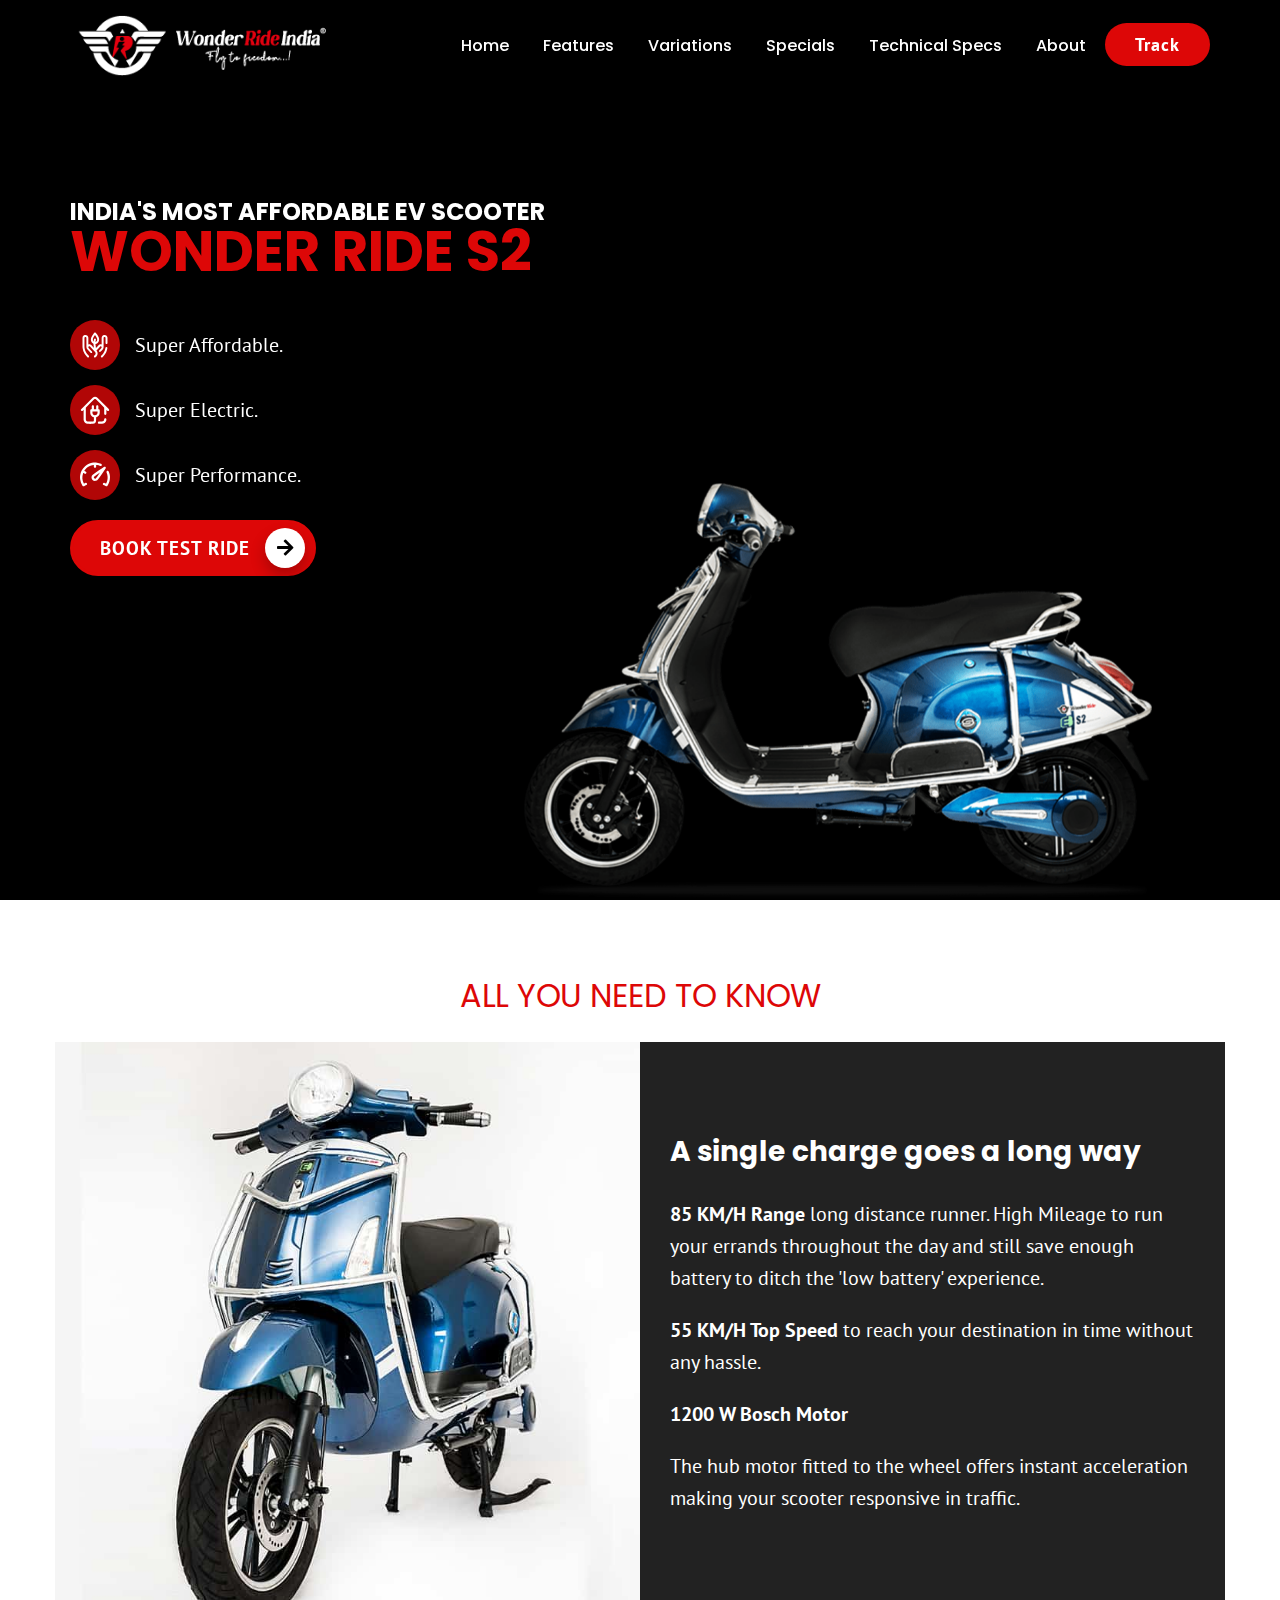
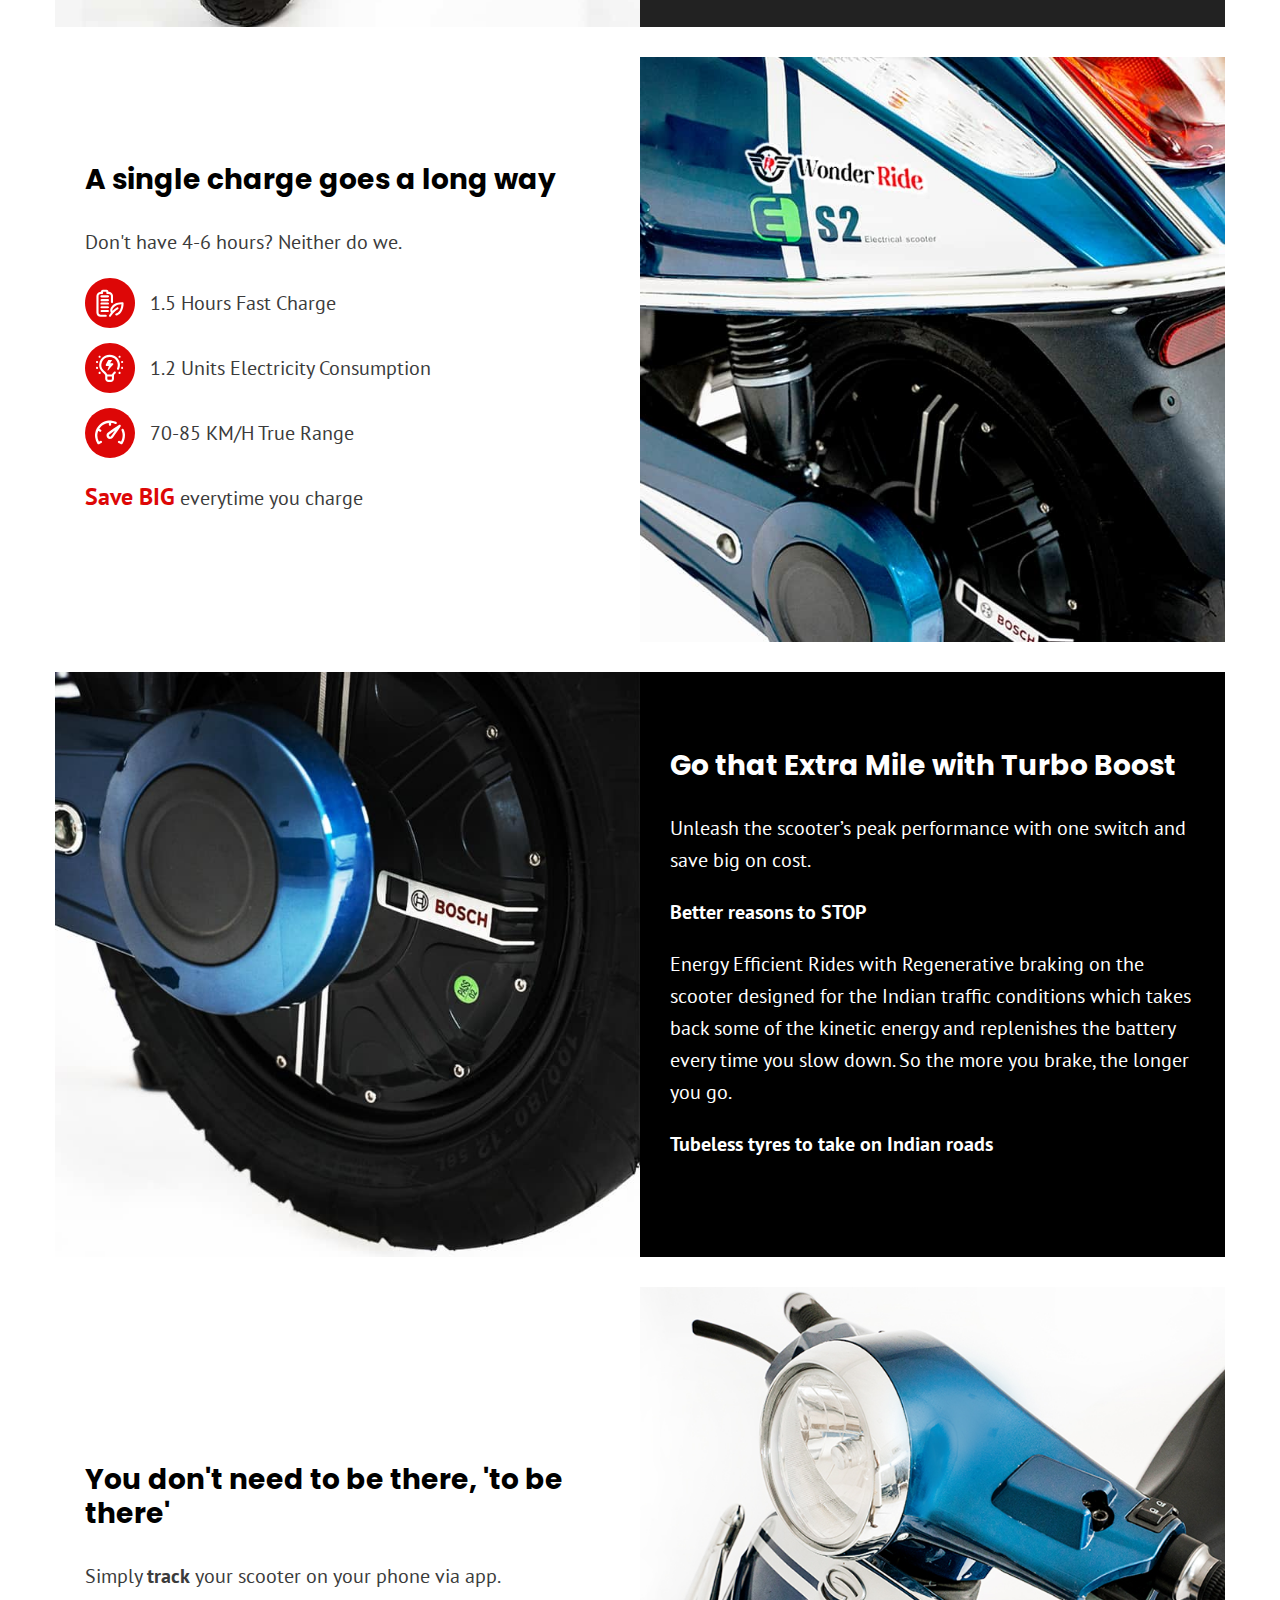
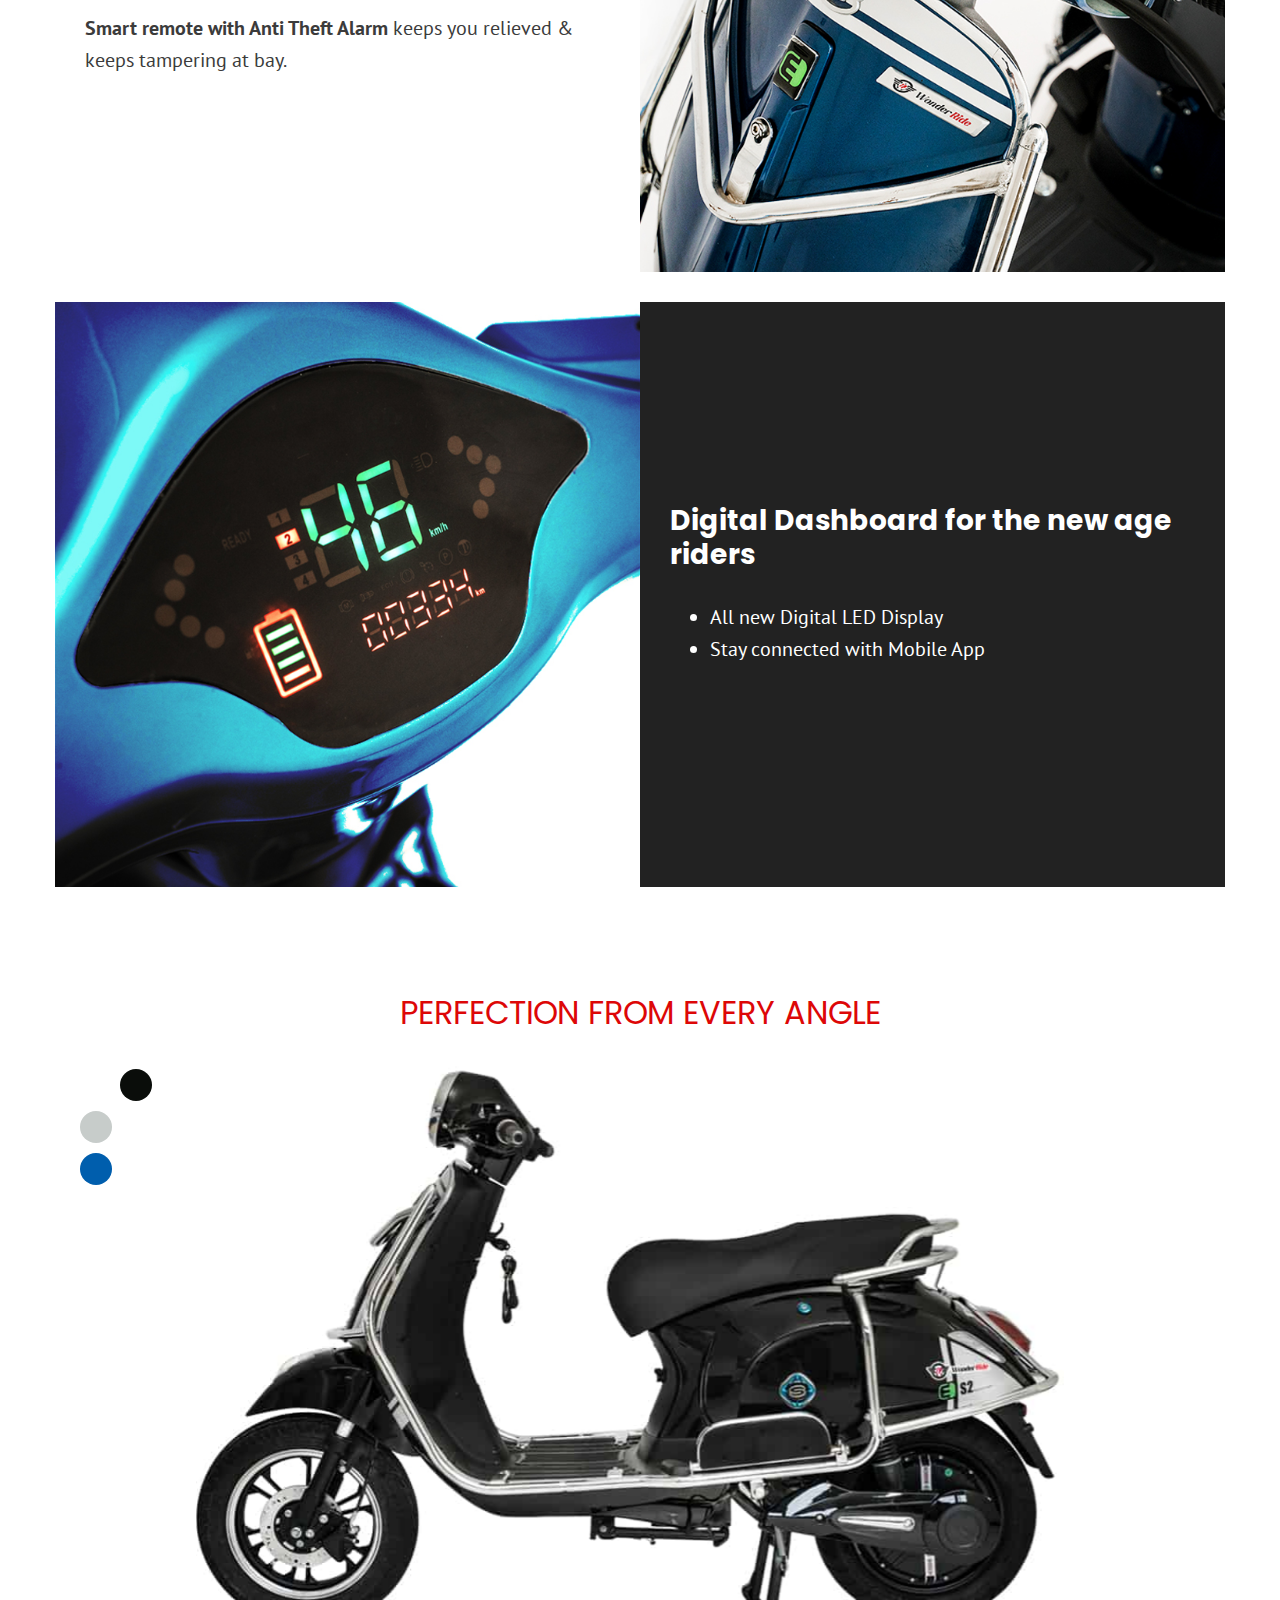
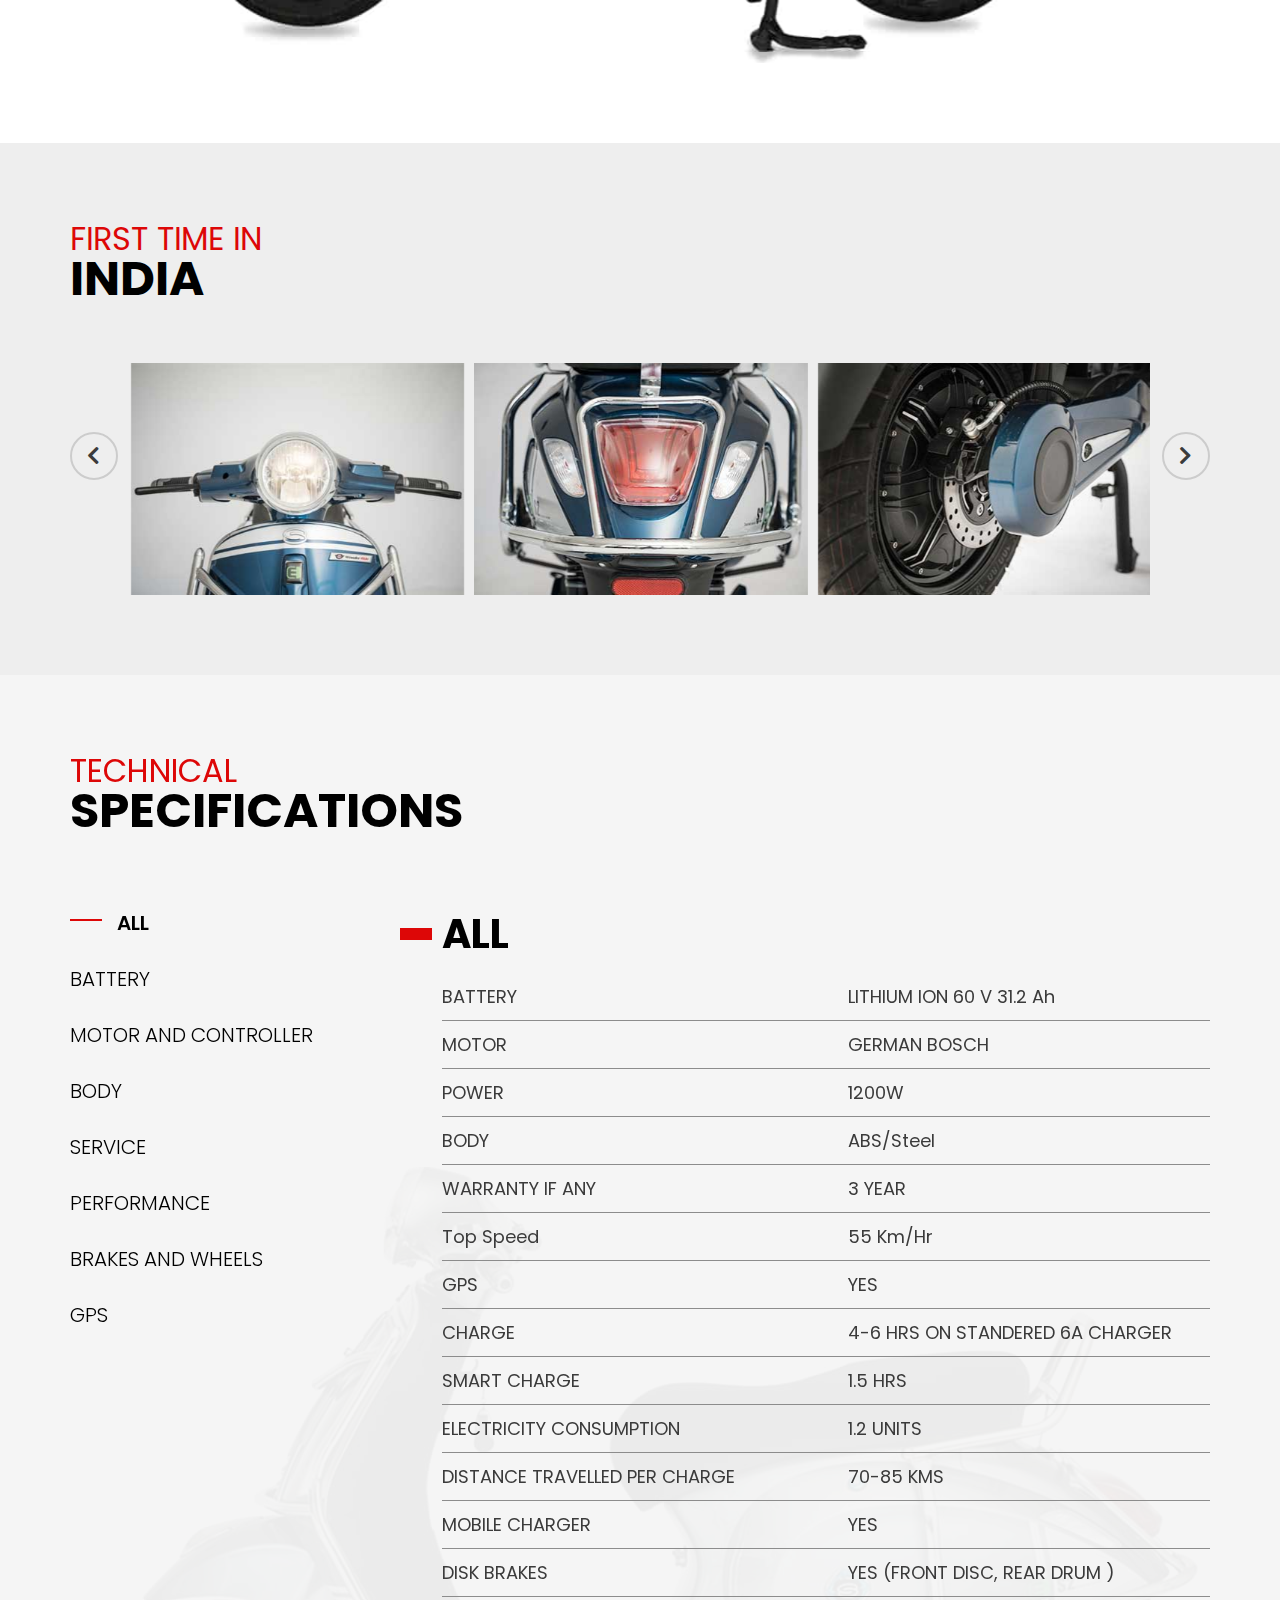
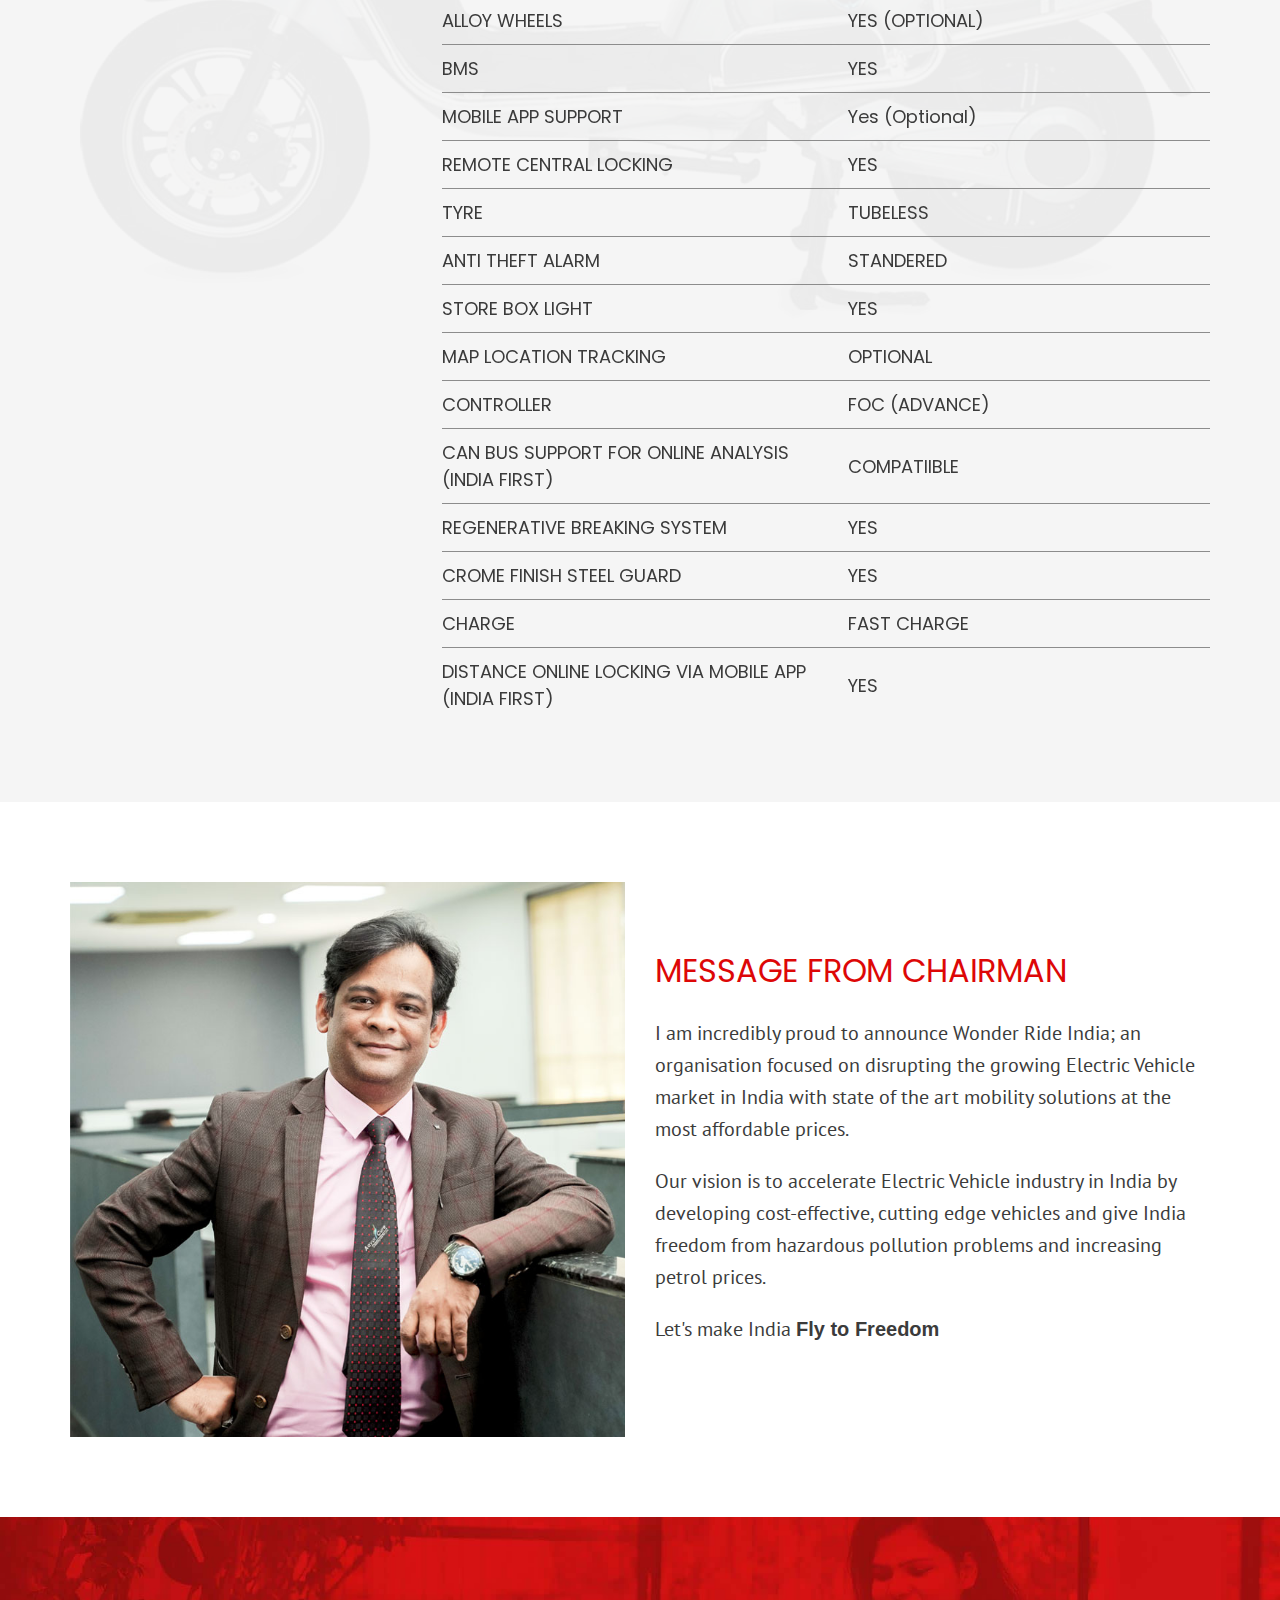
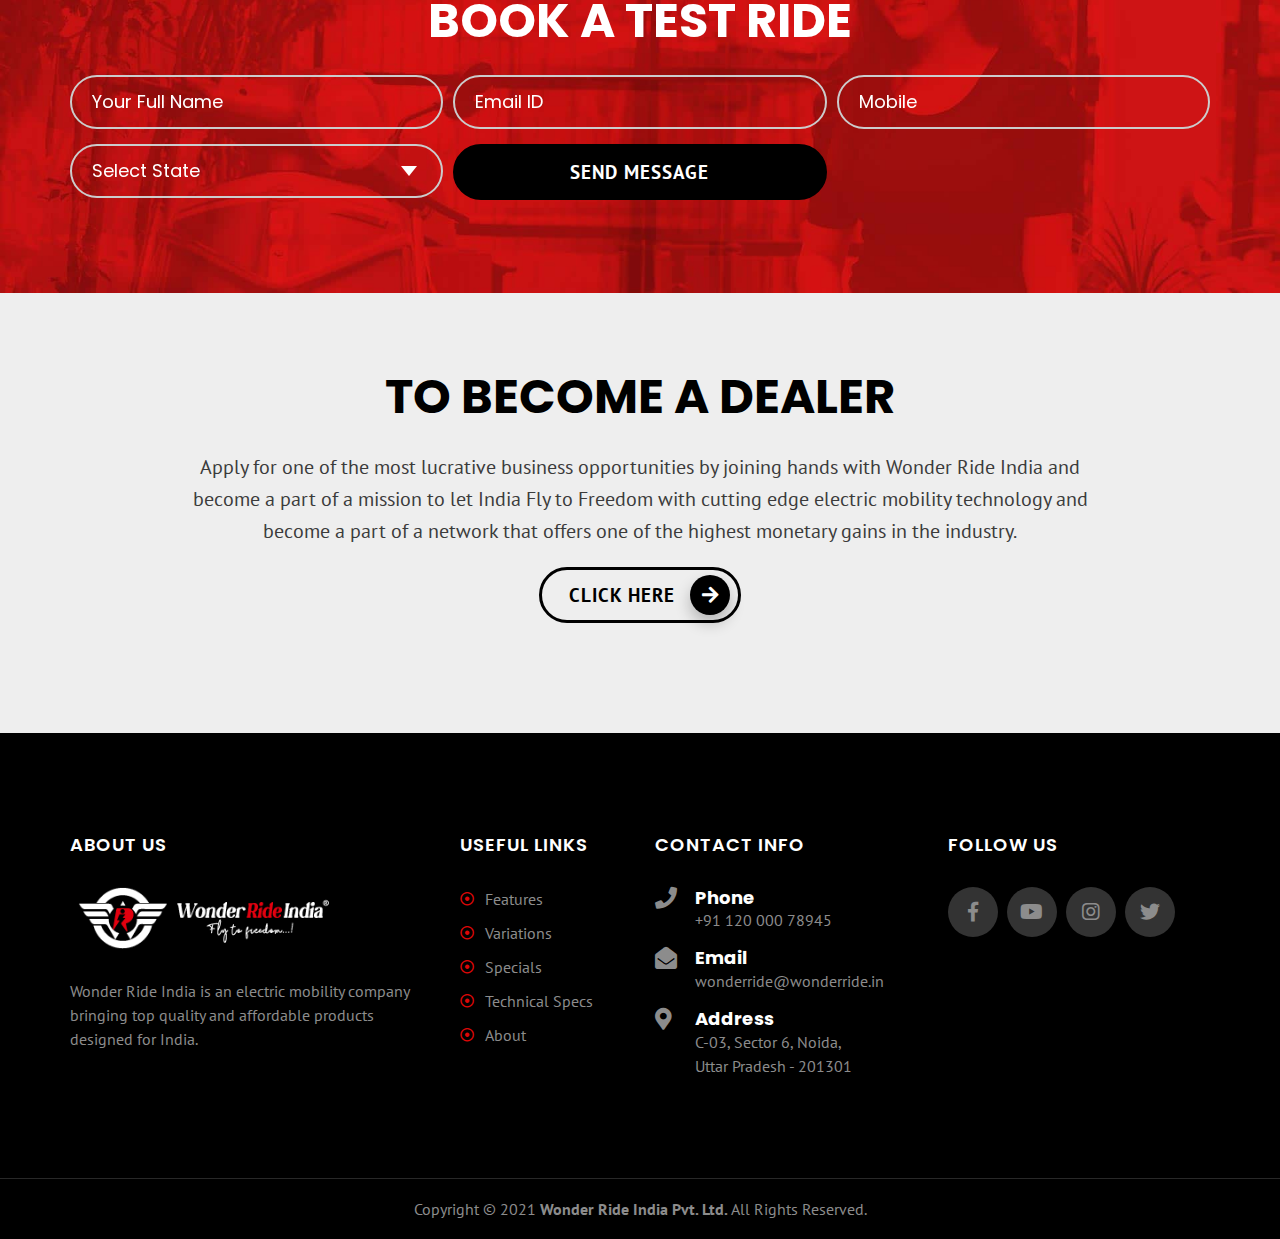
==== index.html @ 9603ea65 "Add files via upload" ====
<!DOCTYPE html>
<html lang="en" xml:lang="en">    

<!-- Mirrored from localhost:150/Wonder-Live-India/ by HTTrack Website Copier/3.x [XR&CO'2014], Sun, 03 Sep 2023 11:30:40 GMT -->
<!-- Added by HTTrack --><meta http-equiv="content-type" content="text/html;charset=UTF-8" /><!-- /Added by HTTrack -->
<head>
    <!-- Basic -->    
    <meta charset="UTF-8">  
    <meta http-equiv="X-UA-Compatible" content="ie=edge">

    <title>Wonder Ride India - Fly to Freedom!</title>

    <!-- Mobile Metas -->
    <meta name="viewport" content="width=device-width, initial-scale=1, minimum-scale=1.0, shrink-to-fit=no">
    
    <!-- favicon & bookmark -->
    <link rel="icon" type="image/png" href="images/favicon.png">

    <!-- Web Fonts  -->
    <link href="https://fonts.googleapis.com/css?family=PT+Sans:400,700&amp;display=swap" rel="stylesheet"> 
    <link href="https://fonts.googleapis.com/css?family=Poppins:300,400,500,600,700,800&amp;display=swap" rel="stylesheet"> 
                  

    <!-- Vendor CSS -->
    <link rel="stylesheet" href="css/animate.css" type="text/css" />
    <link rel="stylesheet" href="css/fontawesome.min.css" type="text/css" />
    <link rel="stylesheet" href="css/bootstrap.min.css" type="text/css" />
    <link rel="stylesheet" href="css/owl.carousel.min.css" type="text/css" />
    <link rel="stylesheet" href="css/twentytwenty.css"  type="text/css" />
    <link rel="stylesheet" href="css/fancybox/jquery.fancybox.min.css" type="text/css" />
   
    <!-- Theme CSS -->
    <link rel="stylesheet" href="css/style.css" type="text/css" />
    <link rel="stylesheet" href="css/responsive.css" type="text/css" />

    <!-- Google Tag Manager -->
    <!-- <script>(function(w,d,s,l,i){w[l]=w[l]||[];w[l].push({'gtm.start':
    new Date().getTime(),event:'gtm.js'});var f=d.getElementsByTagName(s)[0],
    j=d.createElement(s),dl=l!='dataLayer'?'&l='+l:'';j.async=true;j.src=
    'https://www.googletagmanager.com/gtm.js?id='+i+dl;f.parentNode.insertBefore(j,f);
    })(window,document,'script','dataLayer','GTM-KM6P646');</script> -->
    <!-- End Google Tag Manager -->
    <link rel="stylesheet" href="css/custom.css">
</head>
<body>
     <!-- Preloader start -->
    <div id="st-preloader">
        <div class="st-preloader-wave"><img src="images/st-loader.png" alt="preloader"></div>
    </div>
    <!-- preloader end -->

    <!--Main Wrapper Start-->
    <div class="wrapper" id="top">
        <!--Header Start -->
        <header class="main-header menu-absolute transparent light-header">
            <div class="container">
                <div class="row">
                    <div class="col-sm-3 logo">
                        <a href="#" class="" title="Wonder Ride India - Fly to Freedom!">
                            <img src="images/motorcycle-logo.png" alt="Wonder Ride India" class="regular-logo">
                            <img src="images/motorcycle-dark-logo.png" alt="Wonder Ride India" class="sticky-logo">
                        </a>
                        <div class="menu-icon">
                            <span class="top"></span>
                            <span class="middle"></span>
                            <span class="bottom"></span>
                        </div>
                    </div>
                    <div class="col-sm-9 menu-conainer">
                        
                        <nav class="site-navigation">
                            <ul class="main-menu">  
                            <li><a href="#home"><span>Home</span></a></li>                               
                                <li><a href="#feature">Features</a></li>
                                <li><a href="#variation">Variations</a></li>
                                <li><a href="#capability">Specials</a></li>
                                <li><a href="#technical">Technical Specs</a></li>
                                <li><a href="#about">About</a></li>
                                <!-- <li><a href="#dealer">Find Dealer</a></li> -->
                                <!-- <li><a class="btn-track" href="#"><span>Track</span></a></li> -->
                            </ul>
                            
                            <a class="tr btn-track" href="#" target="_blank"><span>Track</span></a>
                            <!-- <a class="tr btn-track" href="#" onclick="window.open('http://13.233.63.207/jsp/login.jsp')" target="_blank"><span>Track</span></a> -->
                            
                        </nav>
                    </div>
                </div>
            </div>
        </header>
        <!--Header End-->
        <!-- Content Section Start -->   
       <div class="main-container">
            
            <!-- <section id="home" class="height-100 hero-section racing-car light-text">
                <div class="section-background">
                    <div class="background-wrapper">                        
                        <div class="background-inner" style="background-repeat: no-repeat;background-position: center center; background-size: cover; background-color:#000;"></div>
                    </div>
                </div>
                <div class="container double-top-padding double-bottom-padding">
                    <div class="row">
                        <div class="col-md-6 banner-content">                           
                            <h1 class="large-heading"><span>India’s most affordable EV scooter</span> Wonder Ride S2</h1>
                           
                            <div class="text-block text-lead bn">
                                <p class="bnr affordable"><img src="images/Super-Affordable.svg">Super Affordable. </p>
                                <p class="bnr electric"><img src="images/Super-Electric.svg">Super Electric.</p>
                                <p class="bnr performance"><img src="images/Super-Performance.svg">Super Performance. </p>
                            </div>
                            <a class="btn btn-primary btn-accent has-icon booktr" href="#book-ride"><span>Book a Test Ride</span><i class="fas fa-arrow-right"></i></a>
                        </div>
                        <div class="col-md-6">
                            <div class="row">
                                <div class="animation-text fly"><span>F</span><span>l</span><span>y</span><span>&nbsp;</span><span>t</span><span>o</span><span>&nbsp;</span><span>f</span><span>r</span><span>e</span><span>e</span><span>d</span><span>o</span><span>m</span></div>
                            </div>
                            <div class="racing-car-animation">
                                <img src="images/racing-scooty-3mobile.png" alt="" class="wow fadeInRightBig scooty-d" data-wow-duration="2s" data-wow-delay="1s">
                            </div>
                        </div>
                    </div>                    
                </div>               
            </section> -->

            <section id="home" class="height-100 hero-section racing-car light-text start-animation">
                <div class="section-background">
                    <div class="background-wrapper">
                        <div class="background-inner" style="background-repeat: no-repeat;background-position: center center; background-size: cover; background-color:#000;"></div>
                    </div>
                </div>
                <div class="container double-top-padding double-bottom-padding height-100">
                    <div class="row">
                            <div class="col-md-6 banner-content">                                
                                <h1 class="large-heading"><span>India's most affordable EV scooter</span> Wonder Ride S2</h1>
                                <div class="text-block text-lead bns2">
                                    <p class="bnr affordable"><img src="images/Super-Affordable.svg">Super Affordable. </p>
                                    <p class="bnr electric"><img src="images/Super-Electric.svg">Super Electric.</p>
                                    <p class="bnr performance"><img src="images/Super-Performance.svg">Super Performance. </p>
                                </div>
                                <a class="btn btn-primary btn-accent has-icon booktr" href="#book-ride"><span>Book test ride</span><i class="fas fa-arrow-right"></i></a>
                            </div>
                        <!-- <div class="placeholder-text">WXL1300cc</div>
                        <div class="pricing-text">Starting at <span>$12,799*</span></div> -->
                    </div>
                    <div class="row">                        
                        <div class="animation-text fly"><span>F</span><span>l</span><span>y</span><span>&nbsp;</span><span>t</span><span>o</span><span>&nbsp;</span><span>f</span><span>r</span><span>e</span><span>e</span><span>d</span><span>o</span><span>m</span></div>
                    </div>
                </div>                
                <div class="racing-car-animation big-bike">
                    <img src="images/racing-scooty-3.png" alt="" class="wow fadeInRightBig desk" data-wow-duration="2s" data-wow-delay="1s" style="visibility: visible; animation-duration: 2s; animation-delay: 1s; animation-name: fadeInRightBig;">
                    <img src="images/racing-scooty-3mobile.png" alt="" class="wow fadeInRightBig mob" data-wow-duration="2s" data-wow-delay="1s" style="visibility: visible; animation-duration: 2s; animation-delay: 1s; animation-name: fadeInRightBig;">
                </div>
            </section>

            <!-- Hero Section End -->
            <!-- Hero Section End -->
            
            <!-- feature Section Start -->
            <section id="feature" class="feature-section desk">
                <div class="container">
                    <div class="row">
                        <div class="col-md-12">
                            <div class="heading-wrapper text-center">
                                <h2 class="large-heading text-uppercase"><span>All You Need To Know</span></h2>
                            </div>
                        </div>
                    </div>
                    <div class="row bg-txt1 align-items-center bt">
                        <div class="col-lg-6 px-0">
                            <div class="img-wrapper">
                                <img src="images/performance.jpg" alt="">
                            </div>
                        </div>
                        <div class="col-lg-6 px-0">                            
                            <div class="fpd">
                                <h3 class="large-heading hh">A single charge goes a long way</h3>
                                <div class="text-block text-lead">                                
                                    <p><strong>85 KM/H Range</strong> long distance runner. High Mileage to run your errands throughout the day and still save enough battery to ditch the 'low battery' experience.</p>
                                    <p><strong>55 KM/H Top Speed</strong> to reach your destination in time without any hassle.</p>
                                    <p><strong>1200 W Bosch Motor</strong></p>
                                    <p>The hub motor fitted to the wheel offers instant acceleration making your scooter responsive in traffic.</p>
                                </div>
                            </div>
                        </div>
                    </div>
                    <div class="row align-items-center bt">                        
                        <div class="col-lg-6 px-0"> 
                            <div class="fpd">
                                <h3 class="large-heading hh">A single charge goes a long way</h3>
                                <div class="text-block text-lead">                                
                                    <p>Don't have 4-6 hours? Neither do we.</p>
                                    <div class="text-block text-lead">
                                        <p class="bnr affordable"><img src="images/Fast%20Charge.svg">1.5 Hours Fast Charge </p>
                                        <p class="bnr electric"><img src="images/Electricity%20Consumption.svg">1.2 Units Electricity Consumption</p>
                                        <p class="bnr performance"><img src="images/True%20Range.svg">70-85 KM/H True Range </p>
                                    </div>
                                    <p><strong class="redx">Save BIG</strong> everytime you charge</p>
                                </div>
                            </div>
                        </div>
                        <div class="col-lg-6 px-0">
                            <div class="img-wrapper">
                                <img src="images/charging.jpg" alt="">
                            </div>
                        </div>
                    </div>

                    <div class="row bg-txt2 align-items-center bt"> 
                        <div class="col-lg-6 px-0">
                            <div class="img-wrapper">
                                <img src="images/riding%20experience.jpg" alt="">
                            </div>
                        </div>                       
                        <div class="col-lg-6 px-0"> 
                            <div class="fpd">
                                <h3 class="large-heading hh">Go that Extra Mile with Turbo Boost</h3>
                                <div class="text-block text-lead">                                
                                    <p>Unleash the scooter’s peak performance with one switch and save big on cost.</p>
                                    <p><strong>Better reasons to STOP</strong></p>
                                    <p>Energy Efficient Rides with Regenerative braking on the scooter designed for the Indian traffic conditions which takes back some of the kinetic energy and replenishes the battery every time you slow down. So the more you brake, the longer you go.</p>
                                    <p><strong>Tubeless tyres to take on Indian roads </strong></p>
                                </div>   
                            </div>
                        </div>                        
                    </div>

                    <div class="row align-items-center bt">                                                
                        <div class="col-lg-6 px-0"> 
                            <div class="fpd">
                                <h3 class="large-heading hh">You don't need to be there, 'to be there'</h3>
                                <div class="text-block text-lead">                               
                                    <p>Simply <strong>track</strong> your scooter on your phone via app.</p>
                                    <p><strong>Smart remote with Anti Theft Alarm</strong> keeps you relieved & keeps tampering at bay.</p>
                                </div>  
                            </div>
                        </div>
                        <div class="col-lg-6 px-0">
                            <div class="img-wrapper">
                                <img src="images/safty.jpg" alt="">
                            </div>
                        </div>                        
                    </div>

                    <div class="row bg-txt3 align-items-center bt"> 
                        <div class="col-lg-6 px-0">
                            <div class="img-wrapper">
                                <img src="images/dashboard.jpg" alt="">
                            </div>
                        </div>                                                
                        <div class="col-lg-6 px-0"> 
                            <div class="fpd">
                                <h3 class="large-heading hh">Digital Dashboard for the new age riders</h3>
                                <div class="text-block text-lead"> 
                                    <ul class="ddl">
                                        <li>All new Digital LED Display</li>
                                        <li>Stay connected with Mobile App</li>
                                    </ul>
                                </div> 
                            </div>
                        </div>                                              
                    </div>

                    <!-- <div class="row align-items-center bt">                        
                        <div class="col-lg-6">
                            <h3 class="large-heading">Always on the run? We got you covered.</h3>
                            <div class="text-block text-lead">                                
                                <p>Don't have 4-6 hours? Neither do we. </p>
                                <div class="text-block text-lead">
                                    <p class="bnr affordable"><img src="images/Fast Charge.svg">1.5 Hours Fast Charge </p>
                                    <p class="bnr electric"><img src="images/Electricity Consumption.svg">1.2 Units Electricity Consumption</p>
                                    <p class="bnr performance"><img src="images/True Range.svg">70-85 KM/H True Range </p>
                                </div>
                                <p><strong class="redx">Save BIG</strong> everytime you charge</p>                               
                            </div>
                        </div>
                        <div class="col-lg-6 mx-0 px-0">
                            <div class="img-wrapper lst" style="text-align: right;">
                                <img src="images/charging.jpg" alt="">
                            </div>
                        </div>
                    </div> -->

                    <!-- <div class="row bg-txt1 align-items-center bt">
                        <div class="col-lg-6 mx-0 px-0">
                            <div class="img-wrapper">
                                <img src="images/riding experience.jpg" alt="">
                            </div>
                        </div>
                        <div class="col-lg-6">
                            <h3 class="large-heading hh">Go that Extra Mile with Turbo Boost</h3>
                            <div class="text-block text-lead">                                
                                <p>Unleash the scooter’s peak performance with one switch and save big on cost.</p>
                                <p><strong>Better reasons to STOP</strong></p>
                                <p>Energy Efficient Rides with Regenerative braking on the scooter designed for the Indian traffic conditions which takes back some of the kinetic energy and replenishes the battery every time you slow down. So the more you brake, the longer you go.</p>
                                <p><strong>Tubeless tyres to take on Indian roads </strong></p>
                            </div>                            
                        </div>
                    </div> -->

                    <!-- <div class="row align-items-center bt">                        
                        <div class="col-lg-6">                            
                            <h3 class="large-heading">You don't need to be there, 'to be there'</h3>
                            <div class="text-block text-lead">                               
                                <p>Simply <strong>track</strong> your scooter on your phone via app.</p>
                                <p><strong>Smart remote with Anti Theft Alarm</strong> keeps you relieved & keeps tampering at bay.</p>
                            </div>                            
                        </div>
                        <div class="col-lg-6 mx-0 px-0">
                            <div class="img-wrapper lst" style="text-align: right;">
                                <img src="images/safty.jpg" alt="">
                            </div>
                        </div>
                    </div> -->
                    <!-- <div class="row bg-txt1 align-items-center  lst">
                        <div class="col-lg-6 mx-0 px-0">
                            <div class="img-wrapper">
                                <img src="images/dashboard.jpg" alt="">
                            </div>
                        </div>
                        <div class="col-lg-6">
                            <h3 class="large-heading hh">Digital Dashboard for the new age riders</h3>
                            <div class="text-block text-lead"> 
                                <ul class="ddl">
                                    <li>All new Digital LED Display</li>
                                    <li>Stay connected with Mobile App</li>
                                </ul>
                            </div>                            
                        </div>
                    </div>                    -->
                </div>
            </section>


            <section id="feature" class="feature-section mob">
                <div class="container">
                    <div class="row">
                        <div class="col-md-12">
                            <div class="heading-wrapper text-center">
                                <h2 class="large-heading text-uppercase"><span>All You Need To Know</span></h2>
                            </div>
                        </div>
                    </div>
                    <div class="row bg-txt1 align-items-center bt">
                        <div class="col-lg-6 ml-0">
                            <div class="img-wrapper">
                                <img src="images/performance.jpg" alt="">
                            </div>
                        </div>
                        <div class="col-lg-6">                            
                            <h3 class="large-heading hh">A single charge goes a long way</h3>
                            <div class="text-block text-lead">                                
                                <p><strong>85 KM/H Range</strong> long distance runner. High Mileage to run your errands throughout the day and still save enough battery to ditch the 'low battery' experience.</p>
                                <p><strong>55 KM/H Top Speed</strong> to reach your destination in time without any hassle.</p>
                                <p><strong>1200 W Bosch Motor</strong></p>
                                <p>The hub motor fitted to the wheel offers instant acceleration making your scooter responsive in traffic.</p>
                            </div>
                        </div>
                    </div>

                    <div class="row align-items-center bt"> 
                        <div class="col-lg-6 ml-0">
                            <div class="img-wrapper">
                                <img src="images/charging.jpg" alt="">
                            </div>
                        </div>                       
                        <div class="col-lg-6">
                            <h3 class="large-heading">Always on the run? We got you covered.</h3>
                            <div class="text-block text-lead">                                
                                <p>Don't have 4-6 hours? Neither do we. </p>
                                <div class="text-block text-lead">
                                    <p class="bnr affordable"><img src="images/Fast%20Charge.svg">1.5 Hours Fast Charge </p>
                                    <p class="bnr electric"><img src="images/Electricity%20Consumption.svg">1.2 Units Electricity Consumption</p>
                                    <p class="bnr performance"><img src="images/True%20Range.svg">70-85 KM/H True Range </p>
                                </div>
                                <p><strong class="redx">Save BIG</strong> everytime you charge</p>                               
                            </div>
                        </div>                       
                    </div>

                    <div class="row bg-txt1 align-items-center bt">
                        <div class="col-lg-6 ml-0">
                            <div class="img-wrapper">
                                <img src="images/riding%20experience.jpg" alt="">
                            </div>
                        </div>
                        <div class="col-lg-6">
                            <h3 class="large-heading hh">Go that Extra Mile with Turbo Boost</h3>
                            <div class="text-block text-lead">                                
                                <p>Unleash the scooter’s peak performance with one switch and save big on cost.</p>
                                <p><strong>Better reasons to STOP</strong></p>
                                <p>Energy Efficient Rides with Regenerative braking on the scooter designed for the Indian traffic conditions which takes back some of the kinetic energy and replenishes the battery every time you slow down. So the more you brake, the longer you go.</p>
                                <p><strong>Tubeless tyres to take on Indian roads </strong></p>
                            </div>                            
                        </div>
                    </div>

                    <div class="row align-items-center bt">
                        <div class="col-lg-6 ml-0">
                            <div class="img-wrapper" style="text-align: right;">
                                <img src="images/safty.jpg" alt="">
                            </div>
                        </div>                        
                        <div class="col-lg-6">                            
                            <h3 class="large-heading">You don't need to be there, 'to be there'</h3>
                            <div class="text-block text-lead">                               
                                <p>Simply <strong>track</strong> your scooter on your phone via app.</p>
                                <p><strong>Smart remote with Anti Theft Alarm</strong> keeps you relieved & keeps tampering at bay.</p>
                            </div>                            
                        </div>                        
                    </div>
                    <div class="row bg-txt1 align-items-center  lst">
                        <div class="col-lg-6 ml-0">
                            <div class="img-wrapper">
                                <img src="images/dashboard.jpg" alt="">
                            </div>
                        </div>
                        <div class="col-lg-6">
                            <h3 class="large-heading hh">Digital Dashboard for the new age riders</h3>
                            <div class="text-block text-lead"> 
                                <ul class="ddl">
                                    <li>All new Digital LED Display</li>
                                    <li>Stay connected with Mobile App</li>
                                </ul>
                            </div>                            
                        </div>
                    </div>                   
                </div>
            </section>
            <!-- Variation Section Start -->
            <section id="variation" class="variation-section var">
                <div class="container">
                    <div class="row">
                        <div class="col-md-12">
                            <div class="heading-wrapper text-center">
                                
                                <h2 class="large-heading text-uppercase"><span>Perfection from Every Angle</span></h2>
                            </div>
                        </div>
                        <div class="col-md-12">
                            <div class="color-variation-slider owl-carousel m-top-30">
                                <div class="item" data-color="navy">
                                    <img src="images/variation-bike-2.jpg" alt="">
                                </div>
                                <div class="item" data-color="black">
                                    <img src="images/variation-bike-1.jpg" alt="">
                                </div>
                                <div class="item" data-color="green">
                                    <img src="images/variation-bike-3.jpg" alt="">
                                </div>
                            </div>
                        </div>
                    </div>
                </div>
            </section>
            <!-- Capability Section Start -->
            <section id="capability" class="capability-section light-gray-bg">
                <div class="container">
                    <div class="row">
                        <div class="col-md-12">
                            <div class="heading-wrapper">
                                <h2 class="large-heading text-uppercase"><span>First time in</span>India</h2>
                            </div>
                        </div>
                        <div class="col-md-12">
                            <div class="capability-slider owl-carousel m-top-30">
                                <div class="cap-item">
                                    <div class="cap-img">
                                        <img src="images/cap-img-1.jpg" alt="">
                                    </div>
                                </div>
                                <div class="cap-item">
                                    <div class="cap-img">
                                        <img src="images/cap-img-2.jpg" alt="">
                                    </div>
                                </div>
                                <div class="cap-item">
                                    <div class="cap-img">
                                        <img src="images/cap-img-3.jpg" alt="">
                                    </div>
                                </div>
                                <div class="cap-item">
                                    <div class="cap-img">
                                        <img src="images/cap-img-4.jpg" alt="">
                                    </div>
                                </div>
                                <div class="cap-item">
                                    <div class="cap-img">
                                        <img src="images/cap-img-5.jpg" alt="">
                                    </div>                                    
                                </div>
                            </div>
                        </div>
                    </div>
                </div>
            </section>
            
            <!-- Specifications Section Start -->
           
            <section id="technical" class="specifications-section gray-bg">
                <div class="section-background">
                    <div class="background-wrapper">
                        <div class="background-inner" style="background-image: url('images/bike-1.jpg'); background-repeat: no-repeat;background-position: center center; background-size:auto; opacity:0.04"></div>
                    </div>
                </div>
                <div class="container">
                    <div class="row">
                        <div class="col-md-12">
                            <div class="heading-wrapper">
                                <h2 class="large-heading text-uppercase"><span>Technical</span>Specifications</h2>
                            </div>
                        </div>
                        <div class="col-md-12">
                            <div class="tab-section vertical-tab m-top-30">
                                <!-- Nav tabs -->
                                <div class="select-filter">All</div>
                                <ul class="nav nav-tabs text-uppercase" role="tablist">
                                    <li class="nav-item">
                                        <span class="nav-link active" id="all-tab" data-toggle="tab" href="#all" role="tab" aria-controls="all" aria-selected="true">All</span>
                                    </li> 
                                    <li class="nav-item">
                                        <span class="nav-link" id="battery-tab" data-toggle="tab" href="#battery" role="tab" aria-controls="battery" aria-selected="false">Battery</span>
                                    </li>  
                                    <li class="nav-item">
                                        <span class="nav-link" id="motor-tab" data-toggle="tab" href="#motor" role="tab" aria-controls="motor" aria-selected="false">Motor and Controller</span>
                                    </li>  
                                    <li class="nav-item">
                                        <span class="nav-link" id="body-tab" data-toggle="tab" href="#body" role="tab" aria-controls="body" aria-selected="false">Body</span>
                                    </li> 
                                    <li class="nav-item">
                                        <span class="nav-link" id="service-tab" data-toggle="tab" href="#service" role="tab" aria-controls="service" aria-selected="false">Service</span>
                                    </li>
                                    <li class="nav-item">
                                        <span class="nav-link" id="performance-tab" data-toggle="tab" href="#performance" role="tab" aria-controls="performance" aria-selected="false">Performance</span>
                                    </li>  
                                    <li class="nav-item">
                                        <span class="nav-link" id="wheel-tab" data-toggle="tab" href="#wheel" role="tab" aria-controls="wheel" aria-selected="false">Brakes and Wheels</span>
                                    </li>
                                    <li class="nav-item">
                                        <span class="nav-link" id="gps-tab" data-toggle="tab" href="#gps" role="tab" aria-controls="gps" aria-selected="false">GPS</span>
                                    </li>
                                </ul>
            
                                <!-- Tab panes -->
                                <div class="tab-content">
                                    <div class="tab-pane active" id="all" role="tabpanel" aria-labelledby="all-tab">
                                        <h3 class="tab-title">All</h3>
                                        <table class="specifications"><tr><th scope="row">BATTERY</th><td>LITHIUM ION 60 V 31.2 Ah</td></tr>
                                            <tr><th scope="row">MOTOR</th><td>GERMAN BOSCH</td></tr>
                                            <tr><th scope="row">POWER</th><td>1200W</td></tr>
                                            <tr><th scope="row">BODY</th><td>ABS/Steel</td></tr>
                                            <tr><th scope="row">WARRANTY IF ANY</th><td>3 YEAR</td></tr>
                                            <tr><th scope="row">Top Speed</th><td>55 Km/Hr</td></tr>
                                            <tr><th scope="row">GPS</th><td>YES</td></tr>
                                            <tr><th scope="row">CHARGE</th><td>4-6 HRS ON STANDERED 6A CHARGER</td></tr>
                                            <tr><th scope="row">SMART CHARGE</th><td>1.5 HRS</td></tr>
                                            <tr><th scope="row">ELECTRICITY CONSUMPTION</th><td>1.2 UNITS</td></tr>
                                            <tr><th scope="row">DISTANCE TRAVELLED PER CHARGE</th><td>70-85 KMS</td></tr>
                                            <tr><th scope="row">MOBILE CHARGER</th><td>YES</td></tr>
                                            <tr><th scope="row">DISK BRAKES</th><td>YES (FRONT DISC, REAR DRUM )</td></tr>
                                            <tr><th scope="row">ALLOY WHEELS</th><td>YES (OPTIONAL)</td></tr>
                                            <tr><th scope="row">BMS</th><td>YES</td></tr>
                                            <tr><th scope="row">MOBILE APP SUPPORT</th><td>Yes (Optional)</td></tr>
                                            <tr><th scope="row">REMOTE CENTRAL LOCKING</th><td>YES</td></tr>
                                            <tr><th scope="row">TYRE</th><td>TUBELESS</td></tr>
                                            <tr><th scope="row">ANTI THEFT ALARM</th><td>STANDERED</td></tr>
                                            <tr><th scope="row">STORE BOX LIGHT</th><td>YES</td></tr>
                                            <tr><th scope="row">MAP LOCATION TRACKING</th><td>OPTIONAL</td></tr>
                                            <tr><th scope="row">CONTROLLER</th><td>FOC (ADVANCE)</td></tr>
                                            <tr><th scope="row">CAN BUS SUPPORT FOR ONLINE ANALYSIS <br>(INDIA FIRST)</th><td>COMPATIIBLE</td></tr>
                                            <tr><th scope="row">REGENERATIVE BREAKING SYSTEM</th><td>YES</td></tr>
                                            <tr><th scope="row">CROME FINISH STEEL GUARD</th><td>YES</td></tr>
                                            <tr><th scope="row">CHARGE</th><td>FAST CHARGE</td></tr>
                                            <tr><th scope="row">DISTANCE ONLINE LOCKING VIA MOBILE APP <br>(INDIA FIRST)</th><td>YES</td></tr>
                                        </table>
                                    </div>
                                    <div class="tab-pane" id="battery" role="tabpanel" aria-labelledby="battery-tab">
                                        <h3 class="tab-title">Battery</h3>
                                        <table class="specifications">
                                            <tr><th scope="row">BATTERY</th><td>LITHIUM ION 60 V 31.2 Ah</td></tr>
                                            <tr><th scope="row">CHARGE</th><td>4-6 HRS ON STANDERED 6A CHARGER</td></tr>
                                            <tr><th scope="row">SMART CHARGE</th><td>1.5 HRS</td></tr>
                                            <tr><th scope="row">ELECTRICITY CONSUMPTION</th><td>1.2 UNITS</td></tr>
                                            <tr><th scope="row">DISTANCE TRAVELLED PER CHARGE</th><td>70-85 KMS</td></tr>
                                            <tr><th scope="row">BMS</th><td>YES</td></tr>
                                            <tr><th scope="row">CHARGE</th><td>FAST CHARGE</td></tr>
                                        </table>
                                    </div>
            
                                    <div class="tab-pane" id="motor" role="tabpanel" aria-labelledby="motor-tab">
                                        <h3 class="tab-title">Motor and Controller</h3>
                                        <table class="specifications">
                                            <tr><th scope="row">MOTOR</th><td>GERMAN BOSCH</td></tr>
                                            <tr><th scope="row">POWER</th><td>1200W</td></tr>
                                            <tr><th scope="row">CONTROLLER</th><td>FOC (ADVANCE)</td></tr>
                                        </table>
                                    </div>
                                    <div class="tab-pane" id="body" role="tabpanel" aria-labelledby="body-tab">
                                        <h3 class="tab-title">Body</h3>
                                        <table class="specifications">
                                            <tr><th scope="row">BODY</th><td>ABS/Steel</td></tr>
                                            <tr><th scope="row">STORE BOX LIGHT</th><td>YES</td></tr>
                                            <tr><th scope="row">CROME FINISH STEEL GUARD</th><td>YES</td></tr>
                                        </table>
                                    </div>
                                    <div class="tab-pane" id="service" role="tabpanel" aria-labelledby="service-tab">
                                        <h3 class="tab-title">Service</h3>
                                        <table class="specifications">
                                            <tr><th scope="row">WARRANTY IF ANY</th><td>3 YEAR</td></tr>                                
                                        </table>
                                    </div>
                                    <div class="tab-pane" id="performance" role="tabpanel" aria-labelledby="performance-tab">
                                        <h3 class="tab-title">Performance</h3>
                                        <table  class="specifications">
                                            <tr><th scope="row">Top Speed</th><td>55 Km/Hr</td></tr>
                                            <tr><th scope="row">GPS</th><td>YES</td></tr>
                                            <tr><th scope="row">MOBILE CHARGER</th><td>YES</td></tr>
                                            <tr><th scope="row">REMOTE CENTRAL LOCKING</th><td>YES</td></tr>
                                            <tr><th scope="row">CAN BUS SUPPORT FOR ONLINE ANALYSIS <br>(INDIA FIRST)</th><td>COMPATIIBLE</td></tr>
            
                                        </table>
                                    </div>
                                    <div class="tab-pane" id="wheel" role="tabpanel" aria-labelledby="wheel-tab">
                                        <h3 class="tab-title">Brakes and Wheels</h3>
                                        <table class="specifications">
                                            <tr><th scope="row">DISK BRAKES</th><td>YES (FRONT DISC, REAR DRUM )</td></tr>
                                            <tr><th scope="row">ALLOY WHEELS</th><td>YES (OPTIONAL)</td></tr> 
                                            <tr><th scope="row">TYRE</th><td>TUBELESS</td></tr>
                                            <tr><th scope="row">REGENERATIVE BREAKING SYSTEM</th><td>YES</td></tr>                               
                                        </table>
                                    </div>
                                    <div class="tab-pane" id="gps" role="tabpanel" aria-labelledby="gps-tab">
                                        <h3 class="tab-title">GPS</h3>
                                        <table class="specifications">
                                            <tr><th scope="row">MOBILE APP SUPPORT</th><td>Yes (Optional)</td></tr>
                                            <tr><th scope="row">ANTI THEFT ALARM</th><td>STANDERED</td></tr>
                                            <tr><th scope="row">MAP LOCATION TRACKING</th><td>OPTIONAL</td></tr>
                                            <tr><th scope="row">DISTANCE ONLINE LOCKING VIA MOBILE APP <br>(INDIA FIRST)</th><td>YES</td></tr>
                                        </table>
                                    </div>
                                </div>
                            </div>
                        </div>
                    </div>
                </div>
            </section>
            <!-- Features Section End -->

            <!-- About Section Start -->
            <section id="about" class="design-section">
               
                <div class="container">
                    <div class="row align-items-center">
                        <div class="col-lg-6">
                            <div class="img-wrapper cpd">
                                <img src="images/cmd.jpg" alt="">
                            </div>
                        </div>
                        <div class="col-lg-6">
                            <div class="heading-wrapper">                            
                                <h2 class="large-heading text-uppercase"><span>Message from Chairman</span</h2> 
                            </div>
                            <div class="text-block text-lead">
                                <p>I am incredibly proud to announce Wonder Ride India; an organisation focused on disrupting the growing Electric Vehicle market in India with state of the art mobility solutions at the most affordable prices.</p>
                                <p>Our vision is to accelerate Electric Vehicle industry in India by developing cost-effective, cutting edge vehicles and give India freedom from hazardous pollution problems and increasing petrol prices.</p>
                                <p>Let's make India <strong class="fly">Fly to Freedom</strong></p>
                            </div>
                        </div>
                    </div>
                </div>
            </section>
            <!-- About Section End -->

            <!-- book-ride Section Start -->
            <section id="book-ride" class="bookride-section light-text">
                <div class="section-background">
                    <div class="background-wrapper">
                        <div class="background-inner" style="background-image: url('images/bg-7.jpg'); background-repeat: no-repeat;background-position: center center; background-size:cover;"></div>
                    </div>
                </div>
                <div class="container">
                    <div class="row">
                        <div class="col-md-12">
                            <div class="heading-wrapper text-center">
                                <h2 class="large-heading text-uppercase">Book a Test Ride</h2>
                            </div>
                        </div>
                        <div class="col-md-12">
                            <form class="style-2 transparent-field" role="form" action="http://localhost:150/Wonder-Live-India/testrideform1.php" method="post">
                                <div class="form-row">
                                    <div class="form-group col-lg-4 col-sm-6">
                                        <input type="text" name="name" class="form-control" placeholder="Your Full Name" required="required">
                                    </div>
                                    <div class="form-group col-lg-4 col-sm-6">
                                        <input type="email" name="email" class="form-control" placeholder="Email ID" required="required">
                                    </div>
                                    <div class="form-group col-lg-4 col-sm-6">
                                        <input type="text" name="mobile" class="form-control" placeholder="Mobile" required="required">
                                    </div>   
                                    <div class="form-group col-lg-4 col-sm-6">
                                        <select name="state" id="state" class="form-control" required="required">
                                            <option value="">Select State</option>
                                            <option value="Andhra Pradesh">Andhra Pradesh</option>
                                            <option value="Andaman and Nicobar Islands">Andaman and Nicobar Islands</option>
                                            <option value="Arunachal Pradesh">Arunachal Pradesh</option>
                                            <option value="Assam">Assam</option>
                                            <option value="Bihar">Bihar</option>
                                            <option value="Chandigarh">Chandigarh</option>
                                            <option value="Chhattisgarh">Chhattisgarh</option>
                                            <option value="Dadar and Nagar Haveli">Dadar and Nagar Haveli</option>
                                            <option value="Daman and Diu">Daman and Diu</option>
                                            <option value="Delhi">Delhi</option>
                                            <option value="Lakshadweep">Lakshadweep</option>
                                            <option value="Puducherry">Puducherry</option>
                                            <option value="Goa">Goa</option>
                                            <option value="Gujarat">Gujarat</option>
                                            <option value="Haryana">Haryana</option>
                                            <option value="Himachal Pradesh">Himachal Pradesh</option>
                                            <option value="Jammu and Kashmir">Jammu and Kashmir</option>
                                            <option value="Jharkhand">Jharkhand</option>
                                            <option value="Karnataka">Karnataka</option>
                                            <option value="Kerala">Kerala</option>
                                            <option value="Madhya Pradesh">Madhya Pradesh</option>
                                            <option value="Maharashtra">Maharashtra</option>
                                            <option value="Manipur">Manipur</option>
                                            <option value="Meghalaya">Meghalaya</option>
                                            <option value="Mizoram">Mizoram</option>
                                            <option value="Nagaland">Nagaland</option>
                                            <option value="Odisha">Odisha</option>
                                            <option value="Punjab">Punjab</option>
                                            <option value="Rajasthan">Rajasthan</option>
                                            <option value="Sikkim">Sikkim</option>
                                            <option value="Tamil Nadu">Tamil Nadu</option>
                                            <option value="Telangana">Telangana</option>
                                            <option value="Tripura">Tripura</option>
                                            <option value="Uttar Pradesh">Uttar Pradesh</option>
                                            <option value="Uttarakhand">Uttarakhand</option>
                                            <option value="West Bengal">West Bengal</option>
                                        </select>
                                   
                                        
                                    </div>                                 
                                    <!-- <div class="form-group col-lg-4 col-sm-6">
                                        <select class="form-control" name="state" required="required">
                                            <option value="">Select State</option>
                                            <option value="Uttar Pradesh">Uttar Pradesh</option>
                                            <option value="Haryana">Haryana</option>
                                            <option value="Maharashtra">Maharashtra</option>
                                            <option value="Telangana">Telangana</option>
                                            <option value="Karnataka">Karnataka</option>
                                            <option value="Orissa">Orissa</option>
                                            <option value="Assam">Assam</option>
                                        </select>
                                    </div> -->

                                    <!-- <div class="form-group col-lg-4 col-sm-6">
                                        <select name="city" id="city" class="form-control" required="required">
                                            <option value="" disabled selected>Select</option>
                                        </select>                                        
                                    </div> -->
                                    <div class="form-group col-lg-4 col-sm-6">
                                        <button name="submit" type="submit" title="Submit" class="btn fw">Send Message</button>
                                        <!-- <input type="submit" value="Submit" data-toggle="modal" class="btn fw" data-target="#exampleModal"> -->
                                    </div> 
                                   
                                </div>
                            </form>
                        </div>
                    </div>
                </div>
            </section>

            

            <!-- Find Dealer Section Start -->
            <!-- <section id="dealer" class="dealer-section">
                 <div class="container">
                    <div class="row">
                        <div class="col-md-12">
                            <div class="heading-wrapper">
                                <h2 class="large-heading text-uppercase"><span>Find</span>Dealer</h2>
                            </div>
                            <div class="text-block text-lead">
                                <p>Now, it’s easier to locate dealer closest to you. Select and search – That’s it!</p>
                            </div>
                        </div>
                        <div class="col-md-12">
                            <form>
                                <div class="form-row">                                    
                                    <div class="col-lg-4 col-sm-6">
                                        <select name="sate" class="form-control">
                                            <option value="">Select State</option>
                                            <option value="State 1">Uttar Pradesh</option>
                                            <option value="State 2">State 2</option>
                                            <option value="State 3">State 3</option>
                                            <option value="State 4">State 4</option>
                                            <option value="State 5">State 5</option>
                                        </select>
                                    </div>
                                    <div class="col-lg-4 col-sm-6">
                                        <select name="city" class="form-control">
                                            <option value="">Select City</option>
                                            <option value="city 1">Noida (NCR)</option>
                                            <option value="city 2">City 2</option>
                                            <option value="city 3">City 3</option>
                                            <option value="city 4">City 4</option>
                                            <option value="city 5">City 5</option>
                                        </select>
                                    </div>
                                    <div class="col-lg-4 col-sm-6">
                                        <a href="#" class="btn fw" id="dealerShowHide">Submit</a>                                        
                                    </div>
                                </div>
                            </form>
                        </div>
                    </div>
                    <div id="dealerList">
                    <div class="row power-icon">
                        <div class="col">                            
                            <h4 class="icon-title text-uppercase">E-store India</h4>
                            <div class="widget">                                
                                <div class="widget-contet contact-info">
                                    <div class="widget-contact-info">
                                        <i class="fas fa-map-marker-alt"></i>                                            
                                        <span>C-04, Sector 6, Noida, Uttar Pradesh - 201301</span>                                        
                                    </div>
                                    <div class="widget-contact-info">
                                        <i class="fas fa-phone"></i>                                            
                                        <span><a href="+91 120 357 7747">+91 120 357 7747</a></span>
                                    </div>
                                    <div class="widget-contact-info">
                                        <i class="fas fa-envelope-open"></i>                                            
                                        <span><a href="mailto:info@wonderrideindia.com" class="email">info@wonderrideindia.com</a></span>
                                    </div>                                    
                                </div>
                            </div>
                        </div>
                        <div class="col">
                            <h4 class="icon-title text-uppercase">Wonder Style</h4>
                            <div class="widget">                                
                                <div class="widget-contet contact-info">
                                    <div class="widget-contact-info">
                                        <i class="fas fa-map-marker-alt"></i>                                            
                                        <span>C-29, Sector 7, Noida, Uttar Pradesh - 201301</span>                                        
                                    </div>
                                    <div class="widget-contact-info">
                                        <i class="fas fa-phone"></i>                                            
                                        <span><a href="+91 120 357 7747">+91 120 357 7747</a></span>
                                    </div>
                                    <div class="widget-contact-info">
                                        <i class="fas fa-envelope-open"></i>                                            
                                        <span><a href="mailto:info@wonderrideindia.com" class="email">info@wonderrideindia.com</a></span>
                                    </div>                                    
                                </div>
                            </div>
                        </div>
                        <div class="col">
                            <h4 class="icon-title text-uppercase">Cyber Valley India</h4>
                            <div class="widget">
                                <div class="widget-contet contact-info">
                                    <div class="widget-contact-info">
                                        <i class="fas fa-map-marker-alt"></i>                                            
                                        <span>Cyber Valley India Private Limited<br>
                                            C-29, Sector 7, Noida, Uttar Pradesh - 201301</span>                                      
                                    </div>
                                    <div class="widget-contact-info">
                                        <i class="fas fa-phone"></i>                                            
                                        <span><a href="+91 120 357 7937">+91 120 357 7937</a></span>
                                    </div>
                                    <div class="widget-contact-info">
                                        <i class="fas fa-envelope-open"></i>                                            
                                        <span><a href="mailto:info@cybervalleyindia.com" class="email">info@cybervalleyindia.com</a></span>
                                    </div>
                                    
                                </div>
                            </div>
                        </div>
                    </div>
                </div>          
                </div>
            </section> -->
            <!-- Find Dealer Section End -->
            <!-- To Become Dealer Section Start -->
            <section id="about" class="about-section light-gray-bg">
                <div class="container">
                    <div class="row">
                        <div class="col-md-10 offset-md-1 text-center">
                            <div class="heading-wrapper">
                                <h2 class="large-heading text-uppercase"><span></span>To Become a Dealer</h2>
                            </div>
                            <div class="text-block text-lead">
                                <p>Apply for one of the most lucrative business opportunities by joining hands with Wonder Ride India and become a part of a mission to let India Fly to Freedom with cutting edge electric mobility technology and become a part of a network that offers one of the highest monetary gains in the industry.</p>
                            </div>
                            <div class="btn-wrapper">
                                <a href="#" class="btn btn-primary has-icon" data-toggle="modal" data-target="#dealerModal"><span>Click Here</span><i class="fas fa-arrow-right"></i></a>
                                
                            </div>
                            <div class="empty-30"></div>
                        </div>
                    </div>                    
                </div>
            </section>
            <!-- To Become Dealer Section End -->

            <!-- Google Tag Manager (noscript) -->
            <!-- <noscript><iframe src="https://www.googletagmanager.com/ns.html?id=GTM-KM6P646"
            height="0" width="0" style="display:none;visibility:hidden"></iframe></noscript> -->
            <!-- End Google Tag Manager (noscript) -->

       </div>
        <!-- Content Section End -->   
        <!--footer Start-->   
        <footer class="site-footer">
            <div class="footer-widget-area">
                <div class="container">
                    <div class="row">
                        <div class="col-lg-4 col-md-6 col-sm-6">
                            <div class="widget">
                                <div class="widget-heading">
                                    <h4 class="widget-title">About Us</h4>
                                </div>
                                <div class="widget-contet">
                                    <img src="images/motorcycle-logo.png" class="footer-logo" alt="">
                                    <p>Wonder Ride India is an electric mobility company bringing top quality and affordable products designed for India.</p>
                                </div>
                            </div>
                        </div>
                        <div class="col-lg-2 col-md-6 col-sm-6">
                            <div class="widget">
                                <div class="widget-heading">
                                    <h4 class="widget-title">Useful Links</h4>
                                </div>
                                <div class="widget-contet footer-menu">
                                    <ul class="menu">                                                                             
                                        <li><a href="#feature">Features</a></li>
                                        <li><a href="#variation">Variations</a></li>
                                        <li><a href="#capability">Specials</a></li>
                                        <li><a href="#technical">Technical Specs</a></li>
                                        <li><a href="#about">About</a></li> 
                                        <!-- <li><a href="#dealer">Find Dealer</a></li> -->
                                         
                                    </ul>
                                </div>
                            </div>
                        </div>
                         <div class="col-lg-3 col-md-6 col-sm-6">
                            <div class="widget">
                                <div class="widget-heading">
                                    <h4 class="widget-title">Contact Info</h4>
                                </div>
                                <div class="widget-contet contact-info">
                                    <div class="widget-contact-info">
                                        <i class="fas fa-phone"></i>
                                        <h3>Phone</h3>
                                        <span><a href="tel:01234567890">+91 120 000 78945</a></span>
                                    </div>
                                    <div class="widget-contact-info">
                                        <i class="fas fa-envelope-open"></i>
                                        <h3>Email</h3>
                                        <span><a href="mailto:wonderride@wonderride.in">wonderride@wonderride.in</a></span>
                                    </div>
                                    <div class="widget-contact-info">
                                        <i class="fas fa-map-marker-alt"></i>
                                        <h3>Address</h3>
                                        <span>C-03, Sector 6, Noida,<br />
                                            Uttar Pradesh - 201301</span>                                        
                                    </div>
                                </div>
                            </div>
                        </div>
                        <div class="col-lg-3 col-md-6 col-sm-6">                           
                            <div class="widget">
                                <div class="widget-heading">
                                    <h4 class="widget-title">Follow Us</h4>
                                </div>
                                <div class="widget-contet">
                                    <div class="footer-social">
                                        <ul>
        <li><a href="#"><i class="fab fa-facebook-f"></i></a></li>
        <li><a href="#"><i class="fab fa-youtube"></i></a></li>
        <li><a href="#"><i class="fab fa-instagram"></i></a></li>
        <li><a href="#"><i class="fab fa-twitter"></i></a><li>                                           
                                        </ul>
                                    </div>
                                </div>
                            </div>
                        </div>
                    </div>
                </div>
            </div>
            <div class="copyright text-center">
                <div class="container">
                    <div class="copyright-text">Copyright © 2021 <strong>Wonder Ride India Pvt. Ltd.</strong> All Rights Reserved.</div>
                </div>
            </div>
        </footer>
        <!--footer end-->   
    
    <!-- Become Dealer Thank You Popup Start -->

        
    <!-- Become Dealer Thank You Popup End -->



        <!-- Become Dealer Popup Start -->
        <div class="modal fade" id="dealerModal" tabindex="-1" role="dialog" aria-labelledby="dealerModalLabel">
            <div class="modal-dialog modal-lg modal-dialog-centered" role="document">
                <div class="modal-content">
                    <div class="modal-header">
                        <button type="button" class="close" data-dismiss="modal" aria-label="Close">
                            <span aria-hidden="true">&times;</span>
                        </button>
                    </div>
                    <div class="modal-body">
                        <div class="row">
                            <div class="col-md-12">
                                <div class="heading-wrapper text-center">
                                    <h2 class="large-heading text-uppercase">BECOME A DEALER</h2>
                                </div>
                            </div>
                            <div class="col-md-12">
                                <!-- <form class="style-2"> -->
                                <form class="style-2" role="form" action="http://localhost:150/Wonder-Live-India/becomedealerform.php" method="post">
                                    <div class="form-row">
                                        <div class="form-group col-lg-4 col-sm-6">
                                            <input type="text" name="name" class="form-control" placeholder="Your Full Name" required="required">
                                        </div>
                                        <div class="form-group col-lg-4 col-sm-6">
                                            <input type="email" name="email" class="form-control" placeholder="Email ID" required="required">
                                        </div>
                                        <div class="form-group col-lg-4 col-sm-6">
                                            <input type="text" name="mobile" class="form-control" placeholder="Mobile" required="required">
                                        </div>                                    
                                        <div class="form-group col-lg-4 col-sm-6">
                                            <select name="state" id="state" class="form-control" required="required">
                                                <option value="">Select State</option>
                                                <option value="Andhra Pradesh">Andhra Pradesh</option>
                                                <option value="Andaman and Nicobar Islands">Andaman and Nicobar Islands</option>
                                                <option value="Arunachal Pradesh">Arunachal Pradesh</option>
                                                <option value="Assam">Assam</option>
                                                <option value="Bihar">Bihar</option>
                                                <option value="Chandigarh">Chandigarh</option>
                                                <option value="Chhattisgarh">Chhattisgarh</option>
                                                <option value="Dadar and Nagar Haveli">Dadar and Nagar Haveli</option>
                                                <option value="Daman and Diu">Daman and Diu</option>
                                                <option value="Delhi">Delhi</option>
                                                <option value="Lakshadweep">Lakshadweep</option>
                                                <option value="Puducherry">Puducherry</option>
                                                <option value="Goa">Goa</option>
                                                <option value="Gujarat">Gujarat</option>
                                                <option value="Haryana">Haryana</option>
                                                <option value="Himachal Pradesh">Himachal Pradesh</option>
                                                <option value="Jammu and Kashmir">Jammu and Kashmir</option>
                                                <option value="Jharkhand">Jharkhand</option>
                                                <option value="Karnataka">Karnataka</option>
                                                <option value="Kerala">Kerala</option>
                                                <option value="Madhya Pradesh">Madhya Pradesh</option>
                                                <option value="Maharashtra">Maharashtra</option>
                                                <option value="Manipur">Manipur</option>
                                                <option value="Meghalaya">Meghalaya</option>
                                                <option value="Mizoram">Mizoram</option>
                                                <option value="Nagaland">Nagaland</option>
                                                <option value="Odisha">Odisha</option>
                                                <option value="Punjab">Punjab</option>
                                                <option value="Rajasthan">Rajasthan</option>
                                                <option value="Sikkim">Sikkim</option>
                                                <option value="Tamil Nadu">Tamil Nadu</option>
                                                <option value="Telangana">Telangana</option>
                                                <option value="Tripura">Tripura</option>
                                                <option value="Uttar Pradesh">Uttar Pradesh</option>
                                                <option value="Uttarakhand">Uttarakhand</option>
                                                <option value="West Bengal">West Bengal</option>
                                            </select>
                                        </div>
                                        <div class="form-group col-lg-4 col-sm-6">
                                            <input type="text" name="city" id="city" class="form-control" placeholder="City" required="required">
                                        </div>
                                        <div class="form-group col-md-12 text-center centr">
                                            <div class="col-lg-4 col-sm-6">
                                                <button name="submit" type="submit" title="Submit" class="btn fw">Submit</button>
                                                <!-- <input type="submit" value="Submit" data-toggle="modal" class="btn fw" data-target="#exampleModal"> -->
                                            </div>
                                            
                                        </div>
                                    </div>
                                </form>
                            </div>
                        </div>
                    </div>
                </div>
            </div>
        </div>
        <!--  Become Dealer Popup End -->
    
        <!-- Test Ride Thank You Popup Start -->

        
        <!-- Test Ride Thank You Popup End -->
    

    </div>
    <!--Main Wrapper End--> 

   <!-- Vendor -->
   <script src="js/jquery.min.js"></script>
   <script src="js/bootstrap.min.js"></script>
   <script src="js/cascading-select.js"></script>        
   <script src="js/owl.carousel.min.js"></script>     
   <script src="js/onpagescroll.js"></script>
   <script src="js/wow.min.js"></script>

   <script src="js/jquery.event.move.js"></script>
   <script src="js/jquery.twentytwenty.js"></script>
   <script src="js/fancybox/jquery.fancybox.min.js"></script>
   <!-- <script>
   $(function(){
      document.documentElement.requestFullscreen({ navigationUI: 'hide' });
       $(".before-after-car-container[data-orientation!='vertical']").twentytwenty({default_offset_pct: 0.7});
   });
   </script> -->
   <!-- Theme Base, Components and Settings -->
   <script src="js/theme.js"></script>

   <!-- Theme Custom -->
   <script src="js/custom.js"></script>
   <script type="text/javascript">
       jQuery(window).load(function(){
           jQuery('.hero-section').addClass('start-animation');
       });      
   </script>
   <script type="text/javascript">
         $(window).scroll(function(){
            if($(window).scrollTop() > topMenuHeight){
                $("header").addClass('fixed');
                }else{
                $("header").removeClass('fixed');
            }
            });
    </script> 
    <script>
// Dynamic dropdown state city selection js code

    //     var mealsByCategory = {
    //         Uttar_Pradesh: ["Meerut", "Noida"],
    //         Haryana: ["Bhiwani"],
    //         Maharashtra: ["Kolhapur", "Mumbai Panvel", "Kudal"],
    //         Telangana: ["Hyderabad"],
    //         Karnataka: ["Bangalore"],
    //         Orissa: ["Bhubaneswar"],
    //         Assam: ["Guwahati"]
    //     }

    // function changecat(value) {
    //     if (value.length == 0) document.getElementById("city").innerHTML = "<option></option>";
    //     else {
    //         var catOptions = "";
    //         for (categoryId in mealsByCategory[value]) {
    //             catOptions += "<option>" + mealsByCategory[value][categoryId] + "</option>";
    //         }
    //         document.getElementById("city").innerHTML = catOptions;
    //     }
    // }

// Dynamic dropdown state city selection js code

// Thank you Popup Js code
    $(window).load(function()
        {
            $('#myModal').modal('show');
            $('#testModal').modal('show');
        });
// Thank you Popup Js code
    </script>

</body>

<!-- Mirrored from localhost:150/Wonder-Live-India/ by HTTrack Website Copier/3.x [XR&CO'2014], Sun, 03 Sep 2023 11:31:57 GMT -->
</html>
---- css/twentytwenty.css ----
.twentytwenty-horizontal .twentytwenty-handle:before, .twentytwenty-horizontal .twentytwenty-handle:after, .twentytwenty-vertical .twentytwenty-handle:before, .twentytwenty-vertical .twentytwenty-handle:after {
  content: " ";
  display: block;
  background: white;
  position: absolute;
  z-index: 30;
  -webkit-box-shadow: 0px 0px 12px rgba(51, 51, 51, 0.5);
  -moz-box-shadow: 0px 0px 12px rgba(51, 51, 51, 0.5);
  box-shadow: 0px 0px 12px rgba(51, 51, 51, 0.5); }

.twentytwenty-horizontal .twentytwenty-handle:before, .twentytwenty-horizontal .twentytwenty-handle:after {
  width: 3px;
  height: 9999px;
  left: 50%;
  margin-left: -1.5px; }

.twentytwenty-vertical .twentytwenty-handle:before, .twentytwenty-vertical .twentytwenty-handle:after {
  width: 9999px;
  height: 3px;
  top: 50%;
  margin-top: -1.5px; }

.twentytwenty-before-label, .twentytwenty-after-label, .twentytwenty-overlay {
  position: absolute;
  top: 0;
  width: 100%;
  height: 100%; }

.twentytwenty-before-label, .twentytwenty-after-label, .twentytwenty-overlay {
  -webkit-transition-duration: 0.5s;
  -moz-transition-duration: 0.5s;
  transition-duration: 0.5s; }

.twentytwenty-before-label, .twentytwenty-after-label {
  -webkit-transition-property: opacity;
  -moz-transition-property: opacity;
  transition-property: opacity; }

.twentytwenty-before-label:before, .twentytwenty-after-label:before {
  color: white;
  font-size: 13px;
  letter-spacing: 0.1em; }

.twentytwenty-before-label:before, .twentytwenty-after-label:before {
  position: absolute;
  background: rgba(255, 255, 255, 0.2);
  line-height: 38px;
  padding: 0 20px;
  -webkit-border-radius: 2px;
  -moz-border-radius: 2px;
  border-radius: 2px; }

.twentytwenty-horizontal .twentytwenty-before-label:before, .twentytwenty-horizontal .twentytwenty-after-label:before {
  top: 50%;
  margin-top: -19px; }

.twentytwenty-vertical .twentytwenty-before-label:before, .twentytwenty-vertical .twentytwenty-after-label:before {
  left: 50%;
  margin-left: -45px;
  text-align: center;
  width: 90px; }

.twentytwenty-left-arrow, .twentytwenty-right-arrow, .twentytwenty-up-arrow, .twentytwenty-down-arrow {
  width: 0;
  height: 0;
  border: 6px inset transparent;
  position: absolute; }

.twentytwenty-left-arrow, .twentytwenty-right-arrow {
  top: 50%;
  margin-top: -6px; }

.twentytwenty-up-arrow, .twentytwenty-down-arrow {
  left: 50%;
  margin-left: -6px; }

.twentytwenty-container {
  -webkit-box-sizing: content-box;
  -moz-box-sizing: content-box;
  box-sizing: content-box;
  z-index: 0;
  overflow: hidden;
  position: relative;
  -webkit-user-select: none;
  -moz-user-select: none;
  -ms-user-select: none; }
  .twentytwenty-container img {
    max-width: 100%;
    position: absolute;
    top: 0;
    display: block; }
  .twentytwenty-container.active .twentytwenty-overlay, .twentytwenty-container.active :hover.twentytwenty-overlay {
    background: rgba(0, 0, 0, 0); }
    .twentytwenty-container.active .twentytwenty-overlay .twentytwenty-before-label,
    .twentytwenty-container.active .twentytwenty-overlay .twentytwenty-after-label, .twentytwenty-container.active :hover.twentytwenty-overlay .twentytwenty-before-label,
    .twentytwenty-container.active :hover.twentytwenty-overlay .twentytwenty-after-label {
      opacity: 0; }
  .twentytwenty-container * {
    -webkit-box-sizing: content-box;
    -moz-box-sizing: content-box;
    box-sizing: content-box; }

.twentytwenty-before-label {
  opacity: 0; }
  .twentytwenty-before-label:before {
    content: attr(data-content); }

.twentytwenty-after-label {
  opacity: 0; }
  .twentytwenty-after-label:before {
    content: attr(data-content); }

.twentytwenty-horizontal .twentytwenty-before-label:before {
  left: 10px; }

.twentytwenty-horizontal .twentytwenty-after-label:before {
  right: 10px; }

.twentytwenty-vertical .twentytwenty-before-label:before {
  top: 10px; }

.twentytwenty-vertical .twentytwenty-after-label:before {
  bottom: 10px; }

.twentytwenty-overlay {
  -webkit-transition-property: background;
  -moz-transition-property: background;
  transition-property: background;
  background: rgba(0, 0, 0, 0);
  z-index: 25; }
  .twentytwenty-overlay:hover {
    background: rgba(0, 0, 0, 0.5); }
    .twentytwenty-overlay:hover .twentytwenty-after-label {
      opacity: 1; }
    .twentytwenty-overlay:hover .twentytwenty-before-label {
      opacity: 1; }

.twentytwenty-before {
  z-index: 20; }

.twentytwenty-after {
  z-index: 10; }

.twentytwenty-handle {
  height: 38px;
  width: 38px;
  position: absolute;
  left: 50%;
  top: 50%;
  margin-left: -22px;
  margin-top: -22px;
  border: 3px solid white;
  -webkit-border-radius: 1000px;
  -moz-border-radius: 1000px;
  border-radius: 1000px;
  -webkit-box-shadow: 0px 0px 12px rgba(51, 51, 51, 0.5);
  -moz-box-shadow: 0px 0px 12px rgba(51, 51, 51, 0.5);
  box-shadow: 0px 0px 12px rgba(51, 51, 51, 0.5);
  z-index: 40;
  cursor: pointer; }

.twentytwenty-horizontal .twentytwenty-handle:before {
  bottom: 50%;
  margin-bottom: 22px;
  -webkit-box-shadow: 0 3px 0 white, 0px 0px 12px rgba(51, 51, 51, 0.5);
  -moz-box-shadow: 0 3px 0 white, 0px 0px 12px rgba(51, 51, 51, 0.5);
  box-shadow: 0 3px 0 white, 0px 0px 12px rgba(51, 51, 51, 0.5); }
.twentytwenty-horizontal .twentytwenty-handle:after {
  top: 50%;
  margin-top: 22px;
  -webkit-box-shadow: 0 -3px 0 white, 0px 0px 12px rgba(51, 51, 51, 0.5);
  -moz-box-shadow: 0 -3px 0 white, 0px 0px 12px rgba(51, 51, 51, 0.5);
  box-shadow: 0 -3px 0 white, 0px 0px 12px rgba(51, 51, 51, 0.5); }

.twentytwenty-vertical .twentytwenty-handle:before {
  left: 50%;
  margin-left: 22px;
  -webkit-box-shadow: 3px 0 0 white, 0px 0px 12px rgba(51, 51, 51, 0.5);
  -moz-box-shadow: 3px 0 0 white, 0px 0px 12px rgba(51, 51, 51, 0.5);
  box-shadow: 3px 0 0 white, 0px 0px 12px rgba(51, 51, 51, 0.5); }
.twentytwenty-vertical .twentytwenty-handle:after {
  right: 50%;
  margin-right: 22px;
  -webkit-box-shadow: -3px 0 0 white, 0px 0px 12px rgba(51, 51, 51, 0.5);
  -moz-box-shadow: -3px 0 0 white, 0px 0px 12px rgba(51, 51, 51, 0.5);
  box-shadow: -3px 0 0 white, 0px 0px 12px rgba(51, 51, 51, 0.5); }

.twentytwenty-left-arrow {
  border-right: 6px solid white;
  left: 50%;
  margin-left: -17px; }

.twentytwenty-right-arrow {
  border-left: 6px solid white;
  right: 50%;
  margin-right: -17px; }

.twentytwenty-up-arrow {
  border-bottom: 6px solid white;
  top: 50%;
  margin-top: -17px; }

.twentytwenty-down-arrow {
  border-top: 6px solid white;
  bottom: 50%;
  margin-bottom: -17px; }
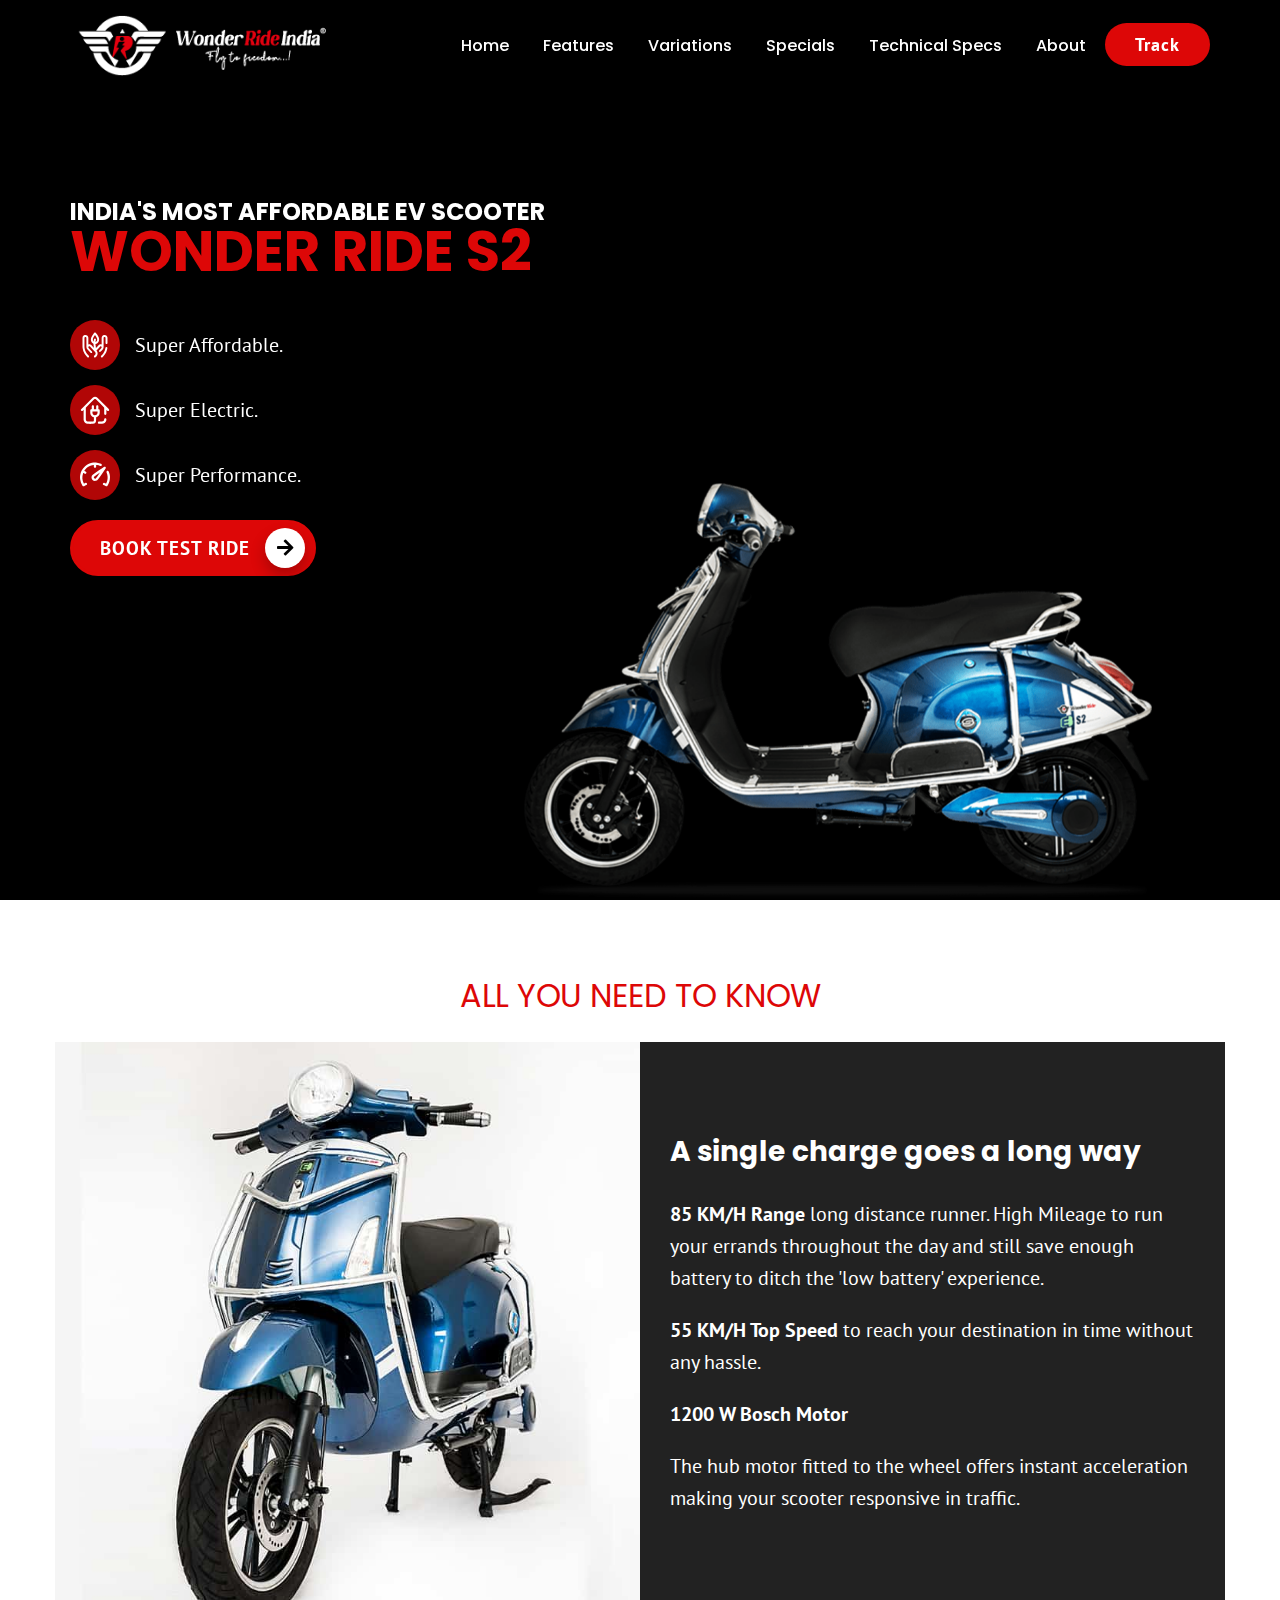
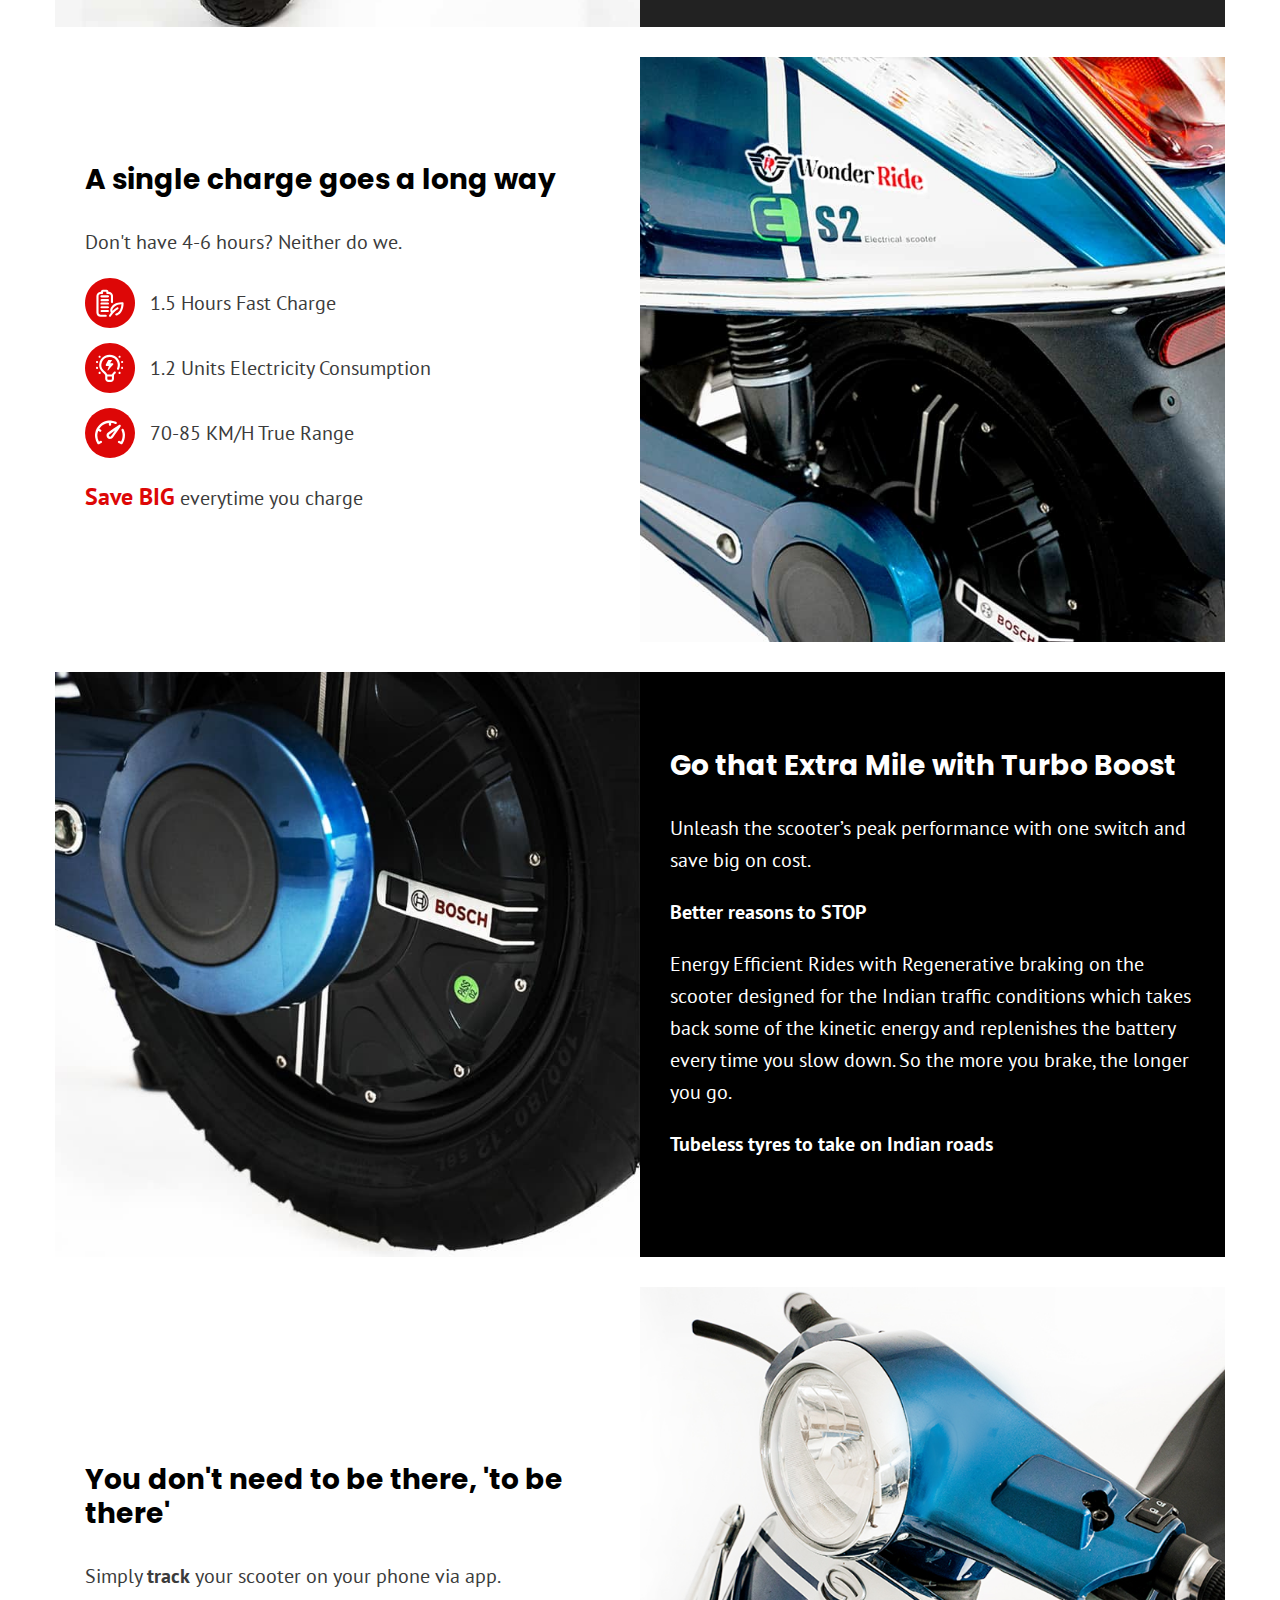
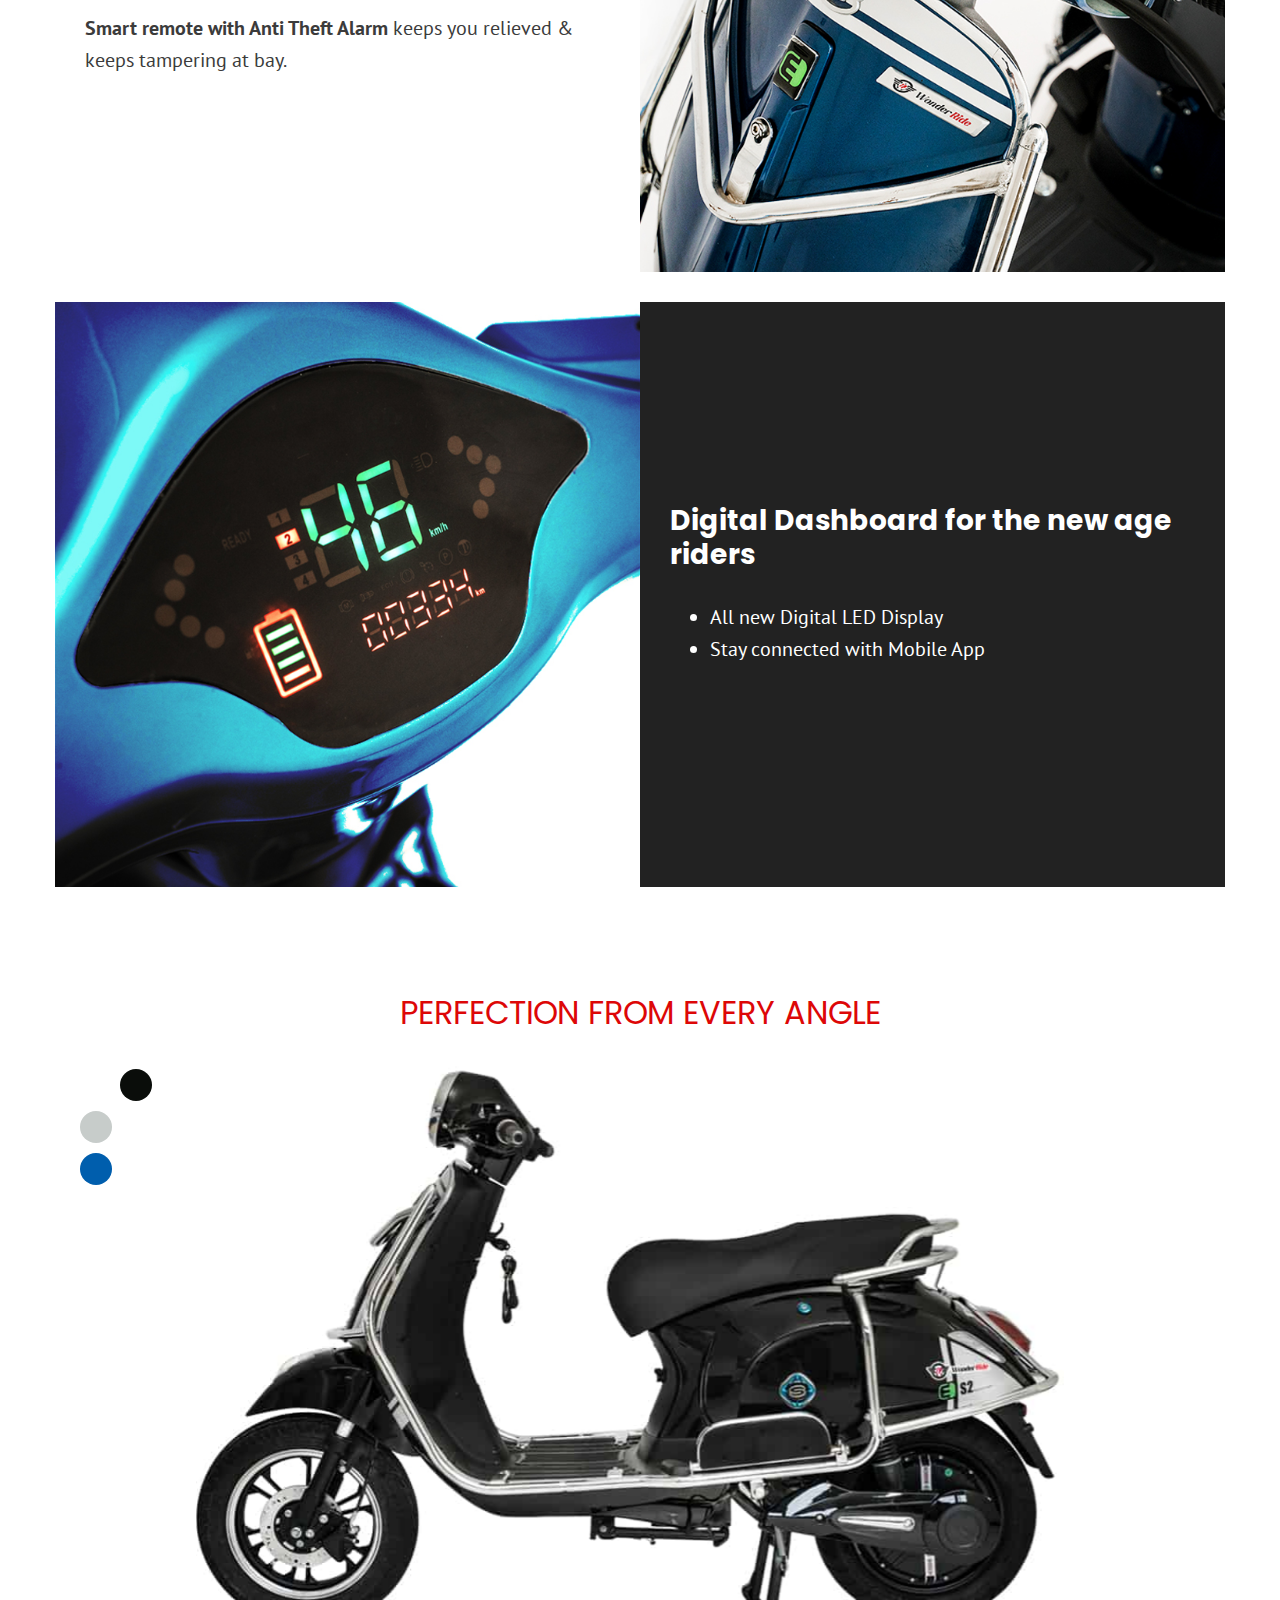
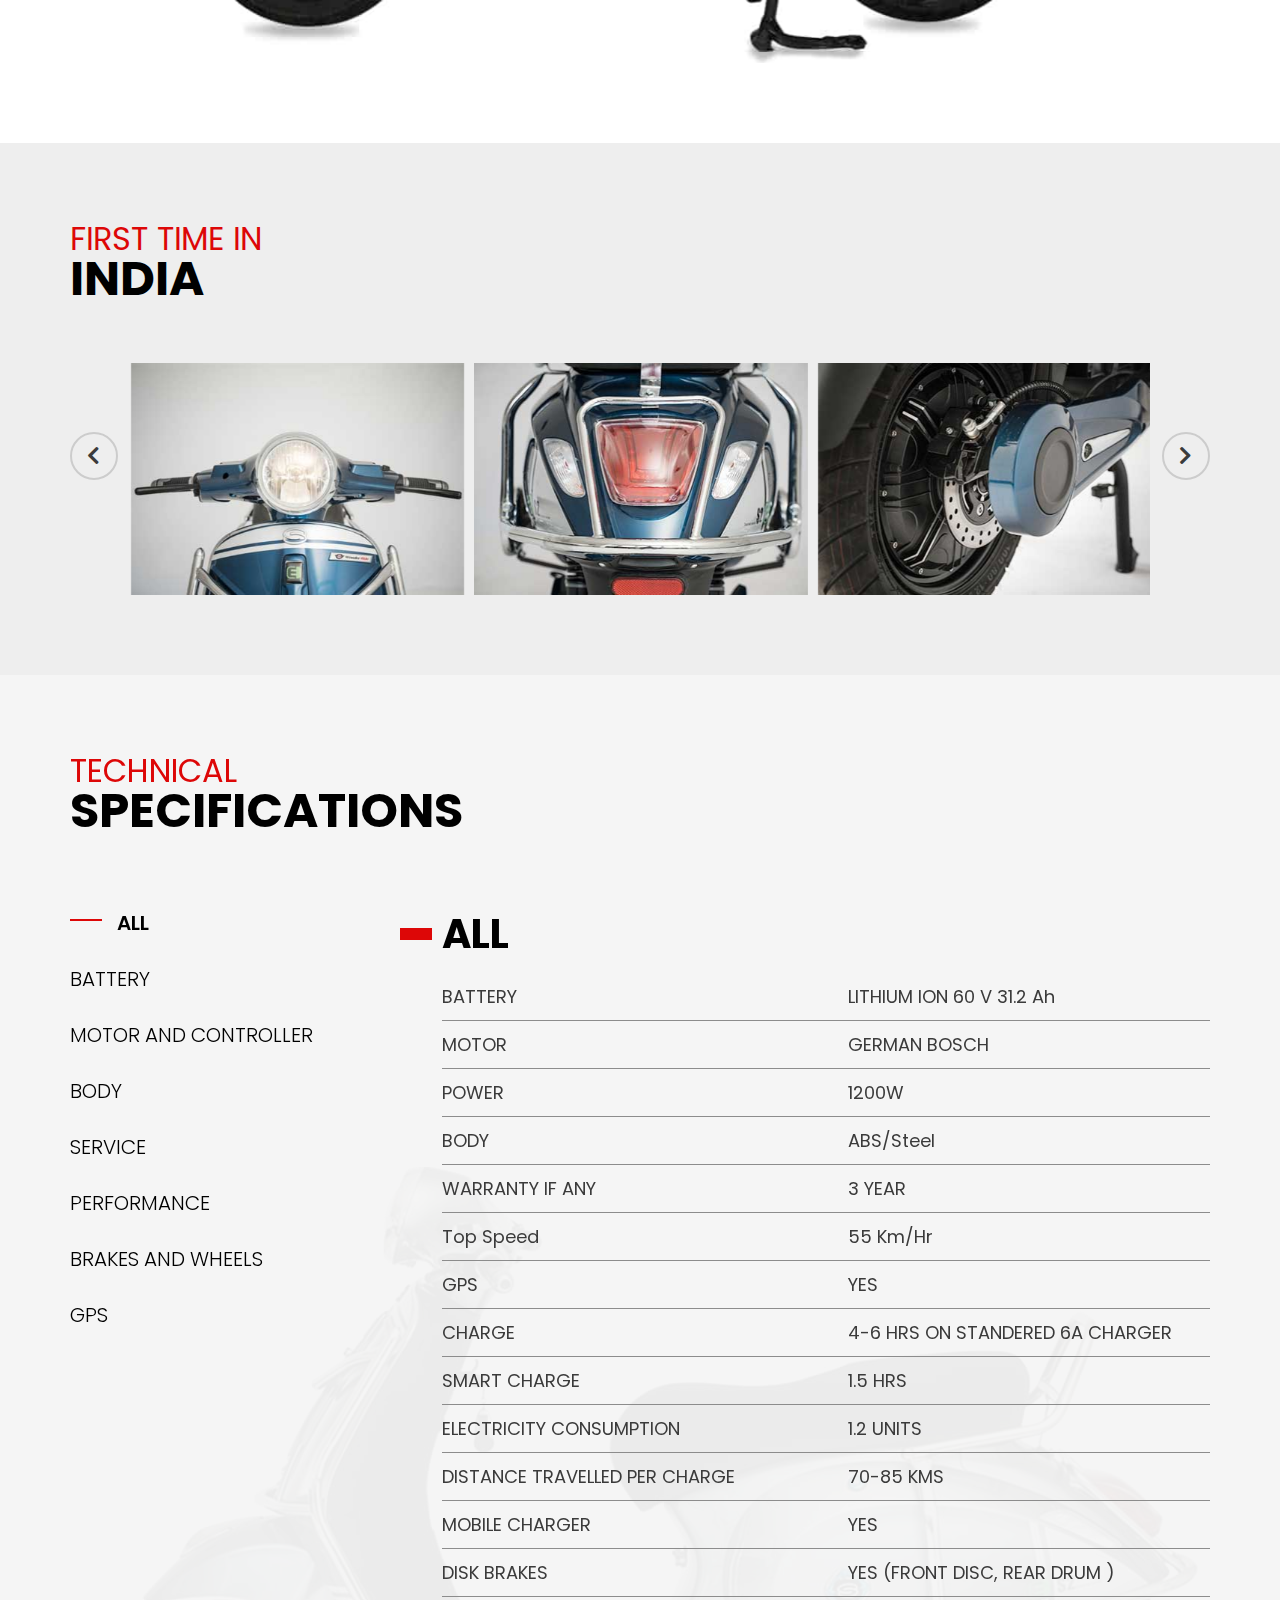
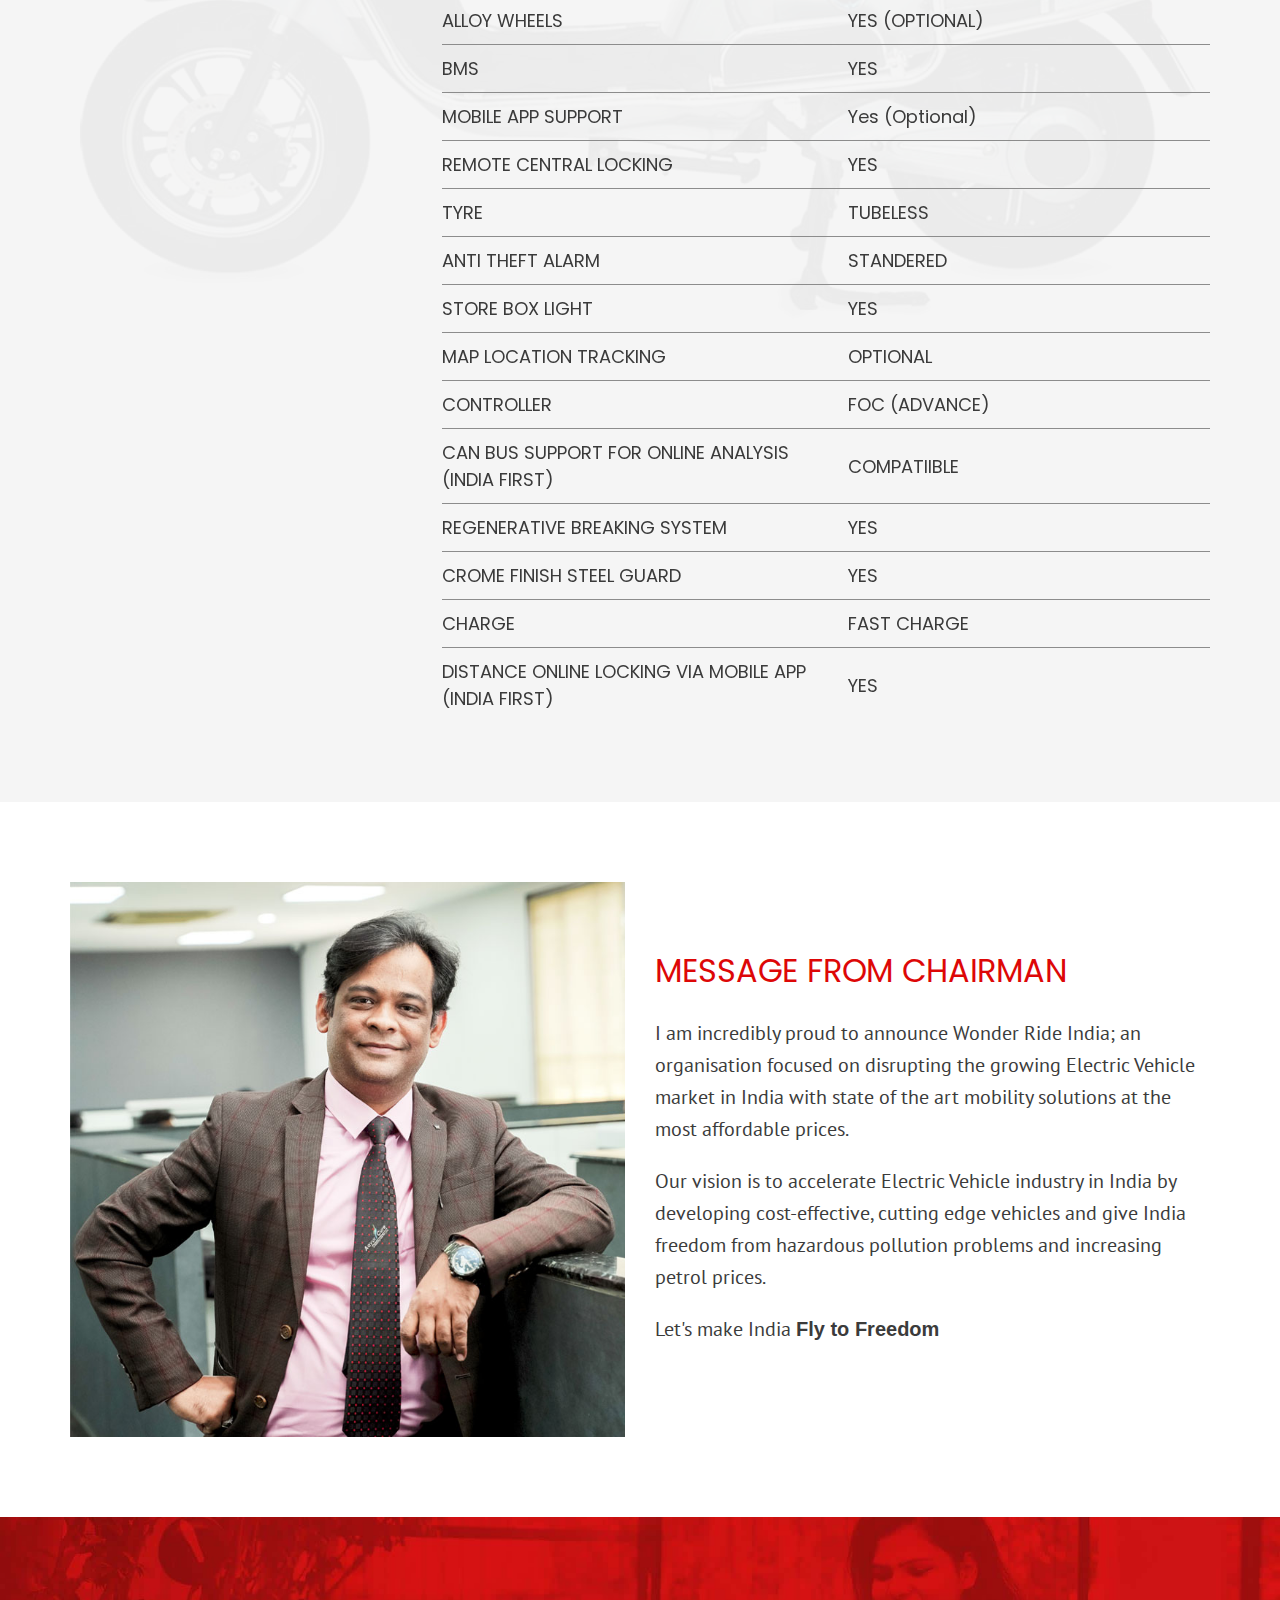
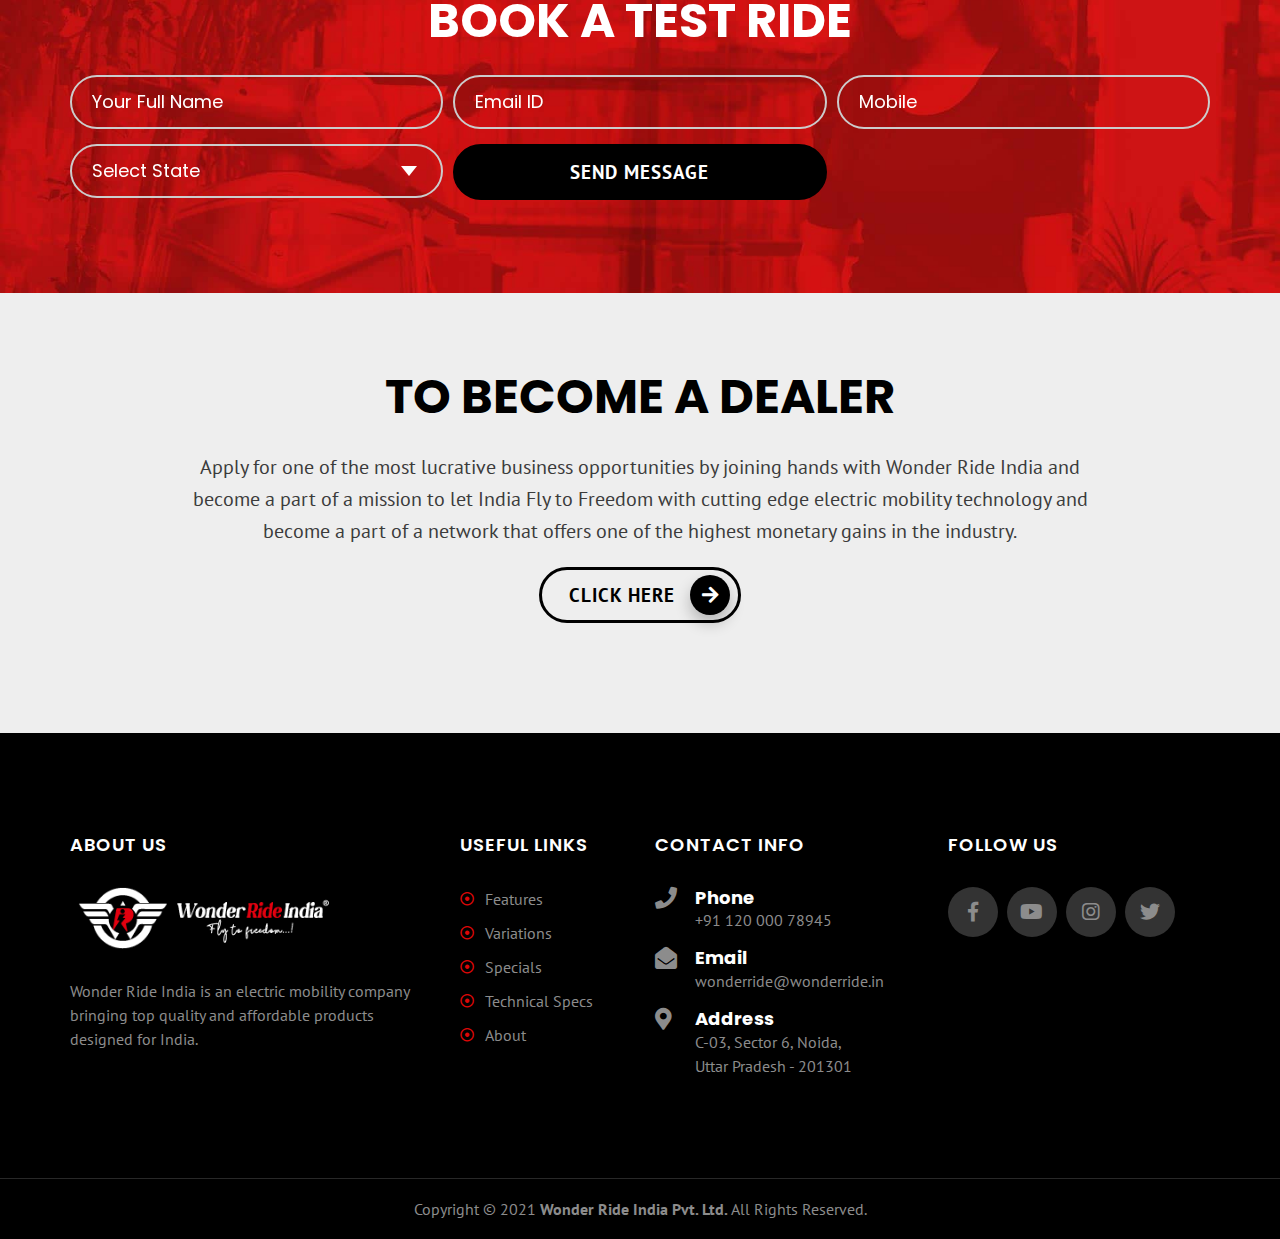
==== commit ab26f8dd: "index.html" ====
--- a/index.html
+++ b/index.html
@@ -1,8 +1,6 @@
 <!DOCTYPE html>
 <html lang="en" xml:lang="en">    
-
-<!-- Mirrored from localhost:150/Wonder-Live-India/ by HTTrack Website Copier/3.x [XR&CO'2014], Sun, 03 Sep 2023 11:30:40 GMT -->
-<!-- Added by HTTrack --><meta http-equiv="content-type" content="text/html;charset=UTF-8" /><!-- /Added by HTTrack -->
+<meta http-equiv="content-type" content="text/html;charset=UTF-8" />
 <head>
     <!-- Basic -->    
     <meta charset="UTF-8">  
@@ -1173,6 +1171,4 @@
     </script>
 
 </body>
-
-<!-- Mirrored from localhost:150/Wonder-Live-India/ by HTTrack Website Copier/3.x [XR&CO'2014], Sun, 03 Sep 2023 11:31:57 GMT -->
-</html>+</html>
